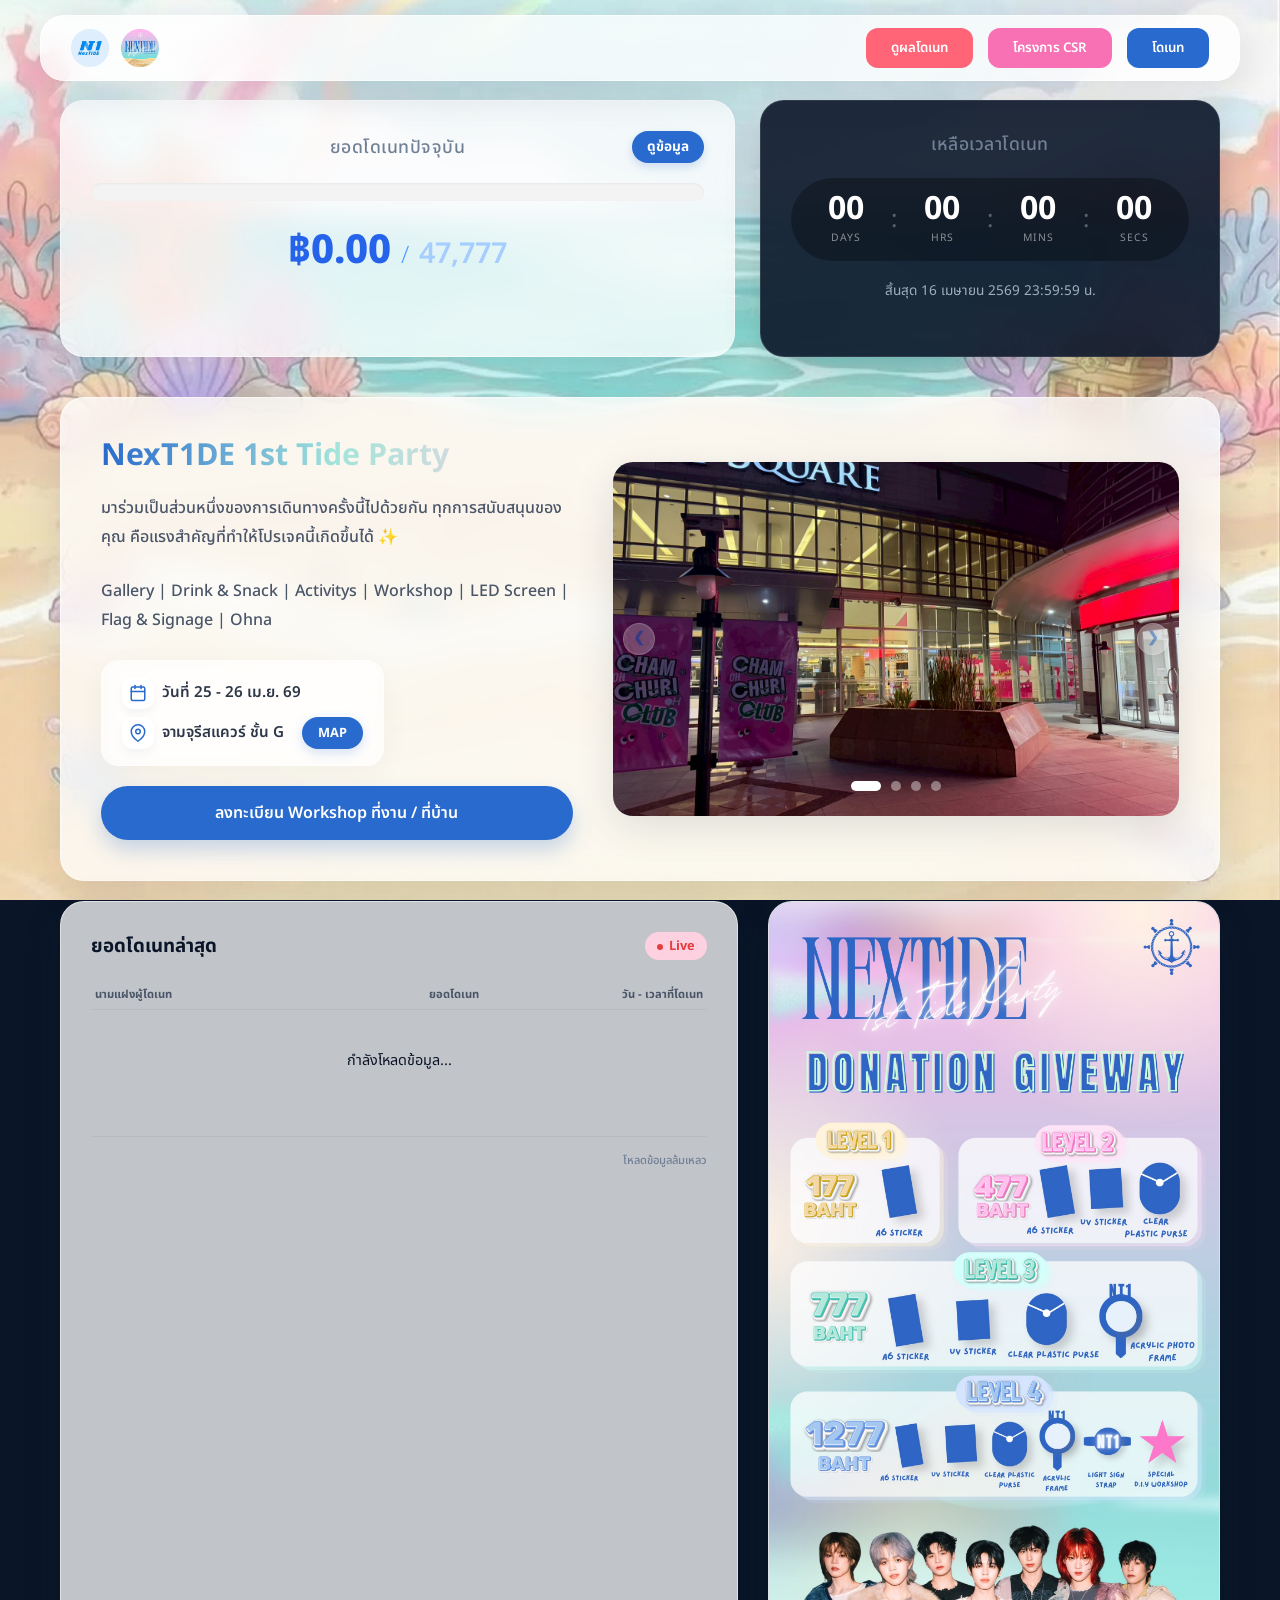
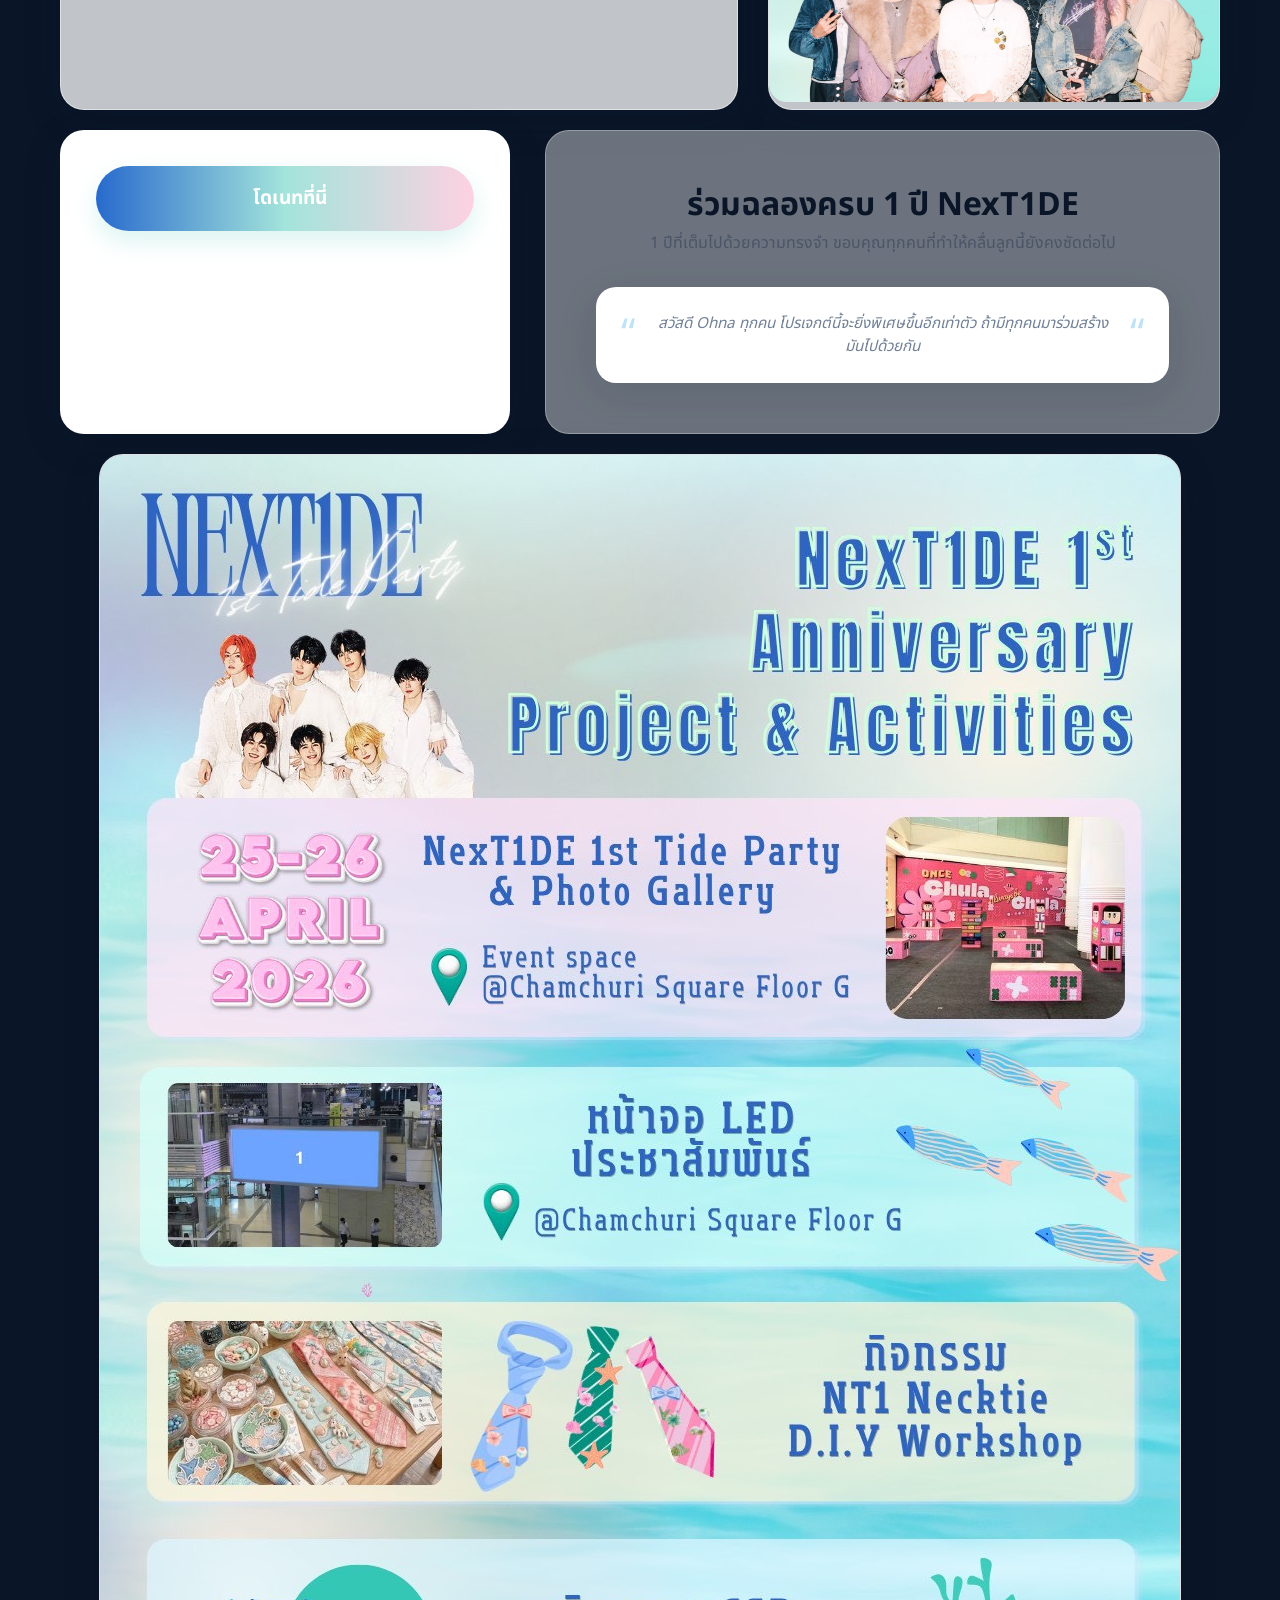
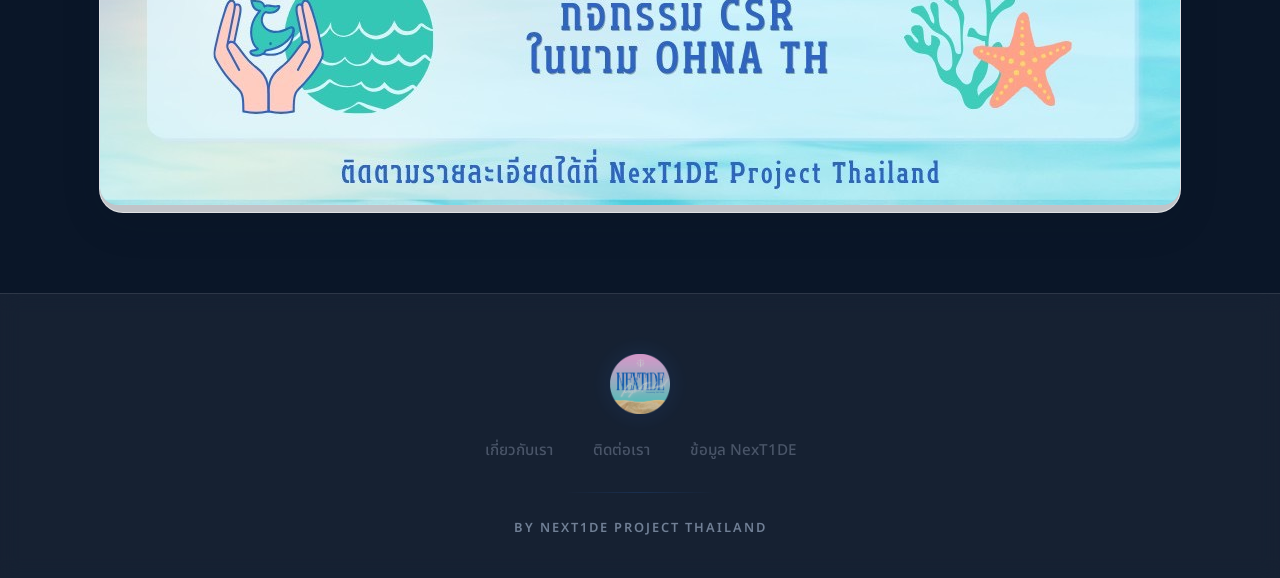
==== index.html @ 595922c1 "feat: Implement a multi-step donation process with amount selection, reception methods, payment summ" ====
<!DOCTYPE html>
<html lang="th">

<head>
    <meta charset="UTF-8">
    <meta name="viewport" content="width=device-width, initial-scale=1.0">
    <title>NexT1DE1stTideParty</title>
    <link href="https://fonts.googleapis.com/css2?family=Noto+Sans+Thai:wght@300;400;500;600;700&display=swap"
        rel="stylesheet">
    <link rel="icon" type="image/png" href="images/logo-project.png">
    <link rel="stylesheet" href="style.css">
    <link rel="preload" href="images/background.jpg" as="image">
    <link rel="preload" href="images/image_project1.jpg" as="image">
</head>

<body>
    <!-- Background Image -->
    <div class="page-background"></div>

    <!-- Navbar -->
    <nav class="navbar glass">
        <div class="nav-container">
            <div class="logo">
                <img src="images/nt1-logo 2.png" alt="Go to Top" onclick="window.scrollTo({top: 0, behavior: 'smooth'})"
                    style="cursor: pointer;">
                <img src="images/logo-project.png" alt="Go to Footer"
                    onclick="document.querySelector('footer').scrollIntoView({behavior: 'smooth'})"
                    style="cursor: pointer;">
            </div>
            <div class="nav-actions">
                <button class="btn-red-peach desktop-only"
                    onclick="document.querySelector('#stats-section').scrollIntoView({behavior: 'smooth'})">ดูผลโดเนท</button>
                <button class="btn-pink">โครงการ CSR</button>
                <button class="btn-blue">โดเนท</button>
            </div>
        </div>
    </nav>

    <main class="main-container">

        <!-- Stats Section -->
        <section id="stats-section" class="stats-container-row">
            <div class="stats-grid-wrapper">
                <!-- Donation Progress Card -->
                <div class="stats-card donation-card glass">
                    <div
                        style="display: grid; grid-template-columns: 1fr auto 1fr; align-items: center; margin-bottom: 20px; width: 100%;">
                        <div></div>
                        <h3 class="stats-label" style="margin-bottom: 0;">ยอดโดเนทปัจจุบัน</h3>
                        <div style="text-align: right;">
                            <button
                                onclick="document.getElementById('latest-donations').scrollIntoView({behavior: 'smooth'})"
                                style="padding: 6px 15px; border-radius: 50px; font-size: 0.85rem; background: var(--mariner-blue); color: white; cursor: pointer; font-weight: 700; box-shadow: 0 4px 10px rgba(40, 106, 205, 0.2); transition: all 0.2s; border: none;">
                                ดูข้อมูล
                            </button>
                        </div>
                    </div>
                    <div class="progress-section">
                        <div class="progress-bar-container-new">
                            <div class="progress-bar-bg-custom">
                                <div class="progress-bar-fill-custom" id="progress-fill" style="width: 0%;"></div>
                            </div>
                        </div>
                        <div class="amount-display-custom">
                            <span class="current-amount-custom" id="current-amount">กำลังโหลด...</span>
                            <span class="amount-separator">/</span>
                            <span class="target-amount-custom" id="target-amount">47,777</span>
                        </div>
                        <div id="donation-status-msg" class="donation-status-msg">
                            <!-- Message will be updated by JS -->
                        </div>
                    </div>
                    <div id="donation-remark-msg" class="donation-remark-msg">
                        <!-- Message remark -->
                    </div>
                </div>

                <!-- Countdown Timer Card -->
                <div class="stats-card timer-card glass-dark">
                    <h3 class="stats-label">เหลือเวลาโดเนท</h3>
                    <div class="countdown-content">
                        <div class="timer-box-new">
                            <div class="timer-grid-custom">
                                <div class="timer-unit">
                                    <span id="days">12</span>
                                    <small>DAYS</small>
                                </div>
                                <span class="timer-sep">:</span>
                                <div class="timer-unit">
                                    <span id="hours">04</span>
                                    <small>HRS</small>
                                </div>
                                <span class="timer-sep">:</span>
                                <div class="timer-unit">
                                    <span id="mins">55</span>
                                    <small>MINS</small>
                                </div>
                                <span class="timer-sep">:</span>
                                <div class="timer-unit">
                                    <span id="secs">00</span>
                                    <small>SECS</small>
                                </div>
                            </div>
                        </div>
                        <p class="timer-end-text">สิ้นสุด 16 เมษายน 2569 23:59:59 น.</p>
                    </div>
                </div>
            </div>
        </section>

        <!-- Action Buttons -->
        <!-- <section class="hero-section mobile-only" id="mobile-donate-btn-section">
            <div class="hero-action-buttons">
                <a href="#stats-section" class="btn-hero-radius20 btn-hero-red-peach">ดูผลโดเนท</a>
            </div>
        </section> -->

        <!-- Quote Marquee Section -->
        <section id="quote-section" class="quote-marquee-container" style="display:none;">
            <div class="marquee-wrapper">
                <div class="marquee-content" id="quote-marquee-content">
                    <!-- Cards will be populated by JS -->
                </div>
            </div>
        </section>


        <!-- Hero Section -->
        <section class="hero-section">
            <div class="hero-card glass">
                <div class="hero-grid">
                    <div class="hero-text">
                        <h1 class="gradient-text">NexT1DE 1st Tide Party</h1>
                        <p>มาร่วมเป็นส่วนหนึ่งของการเดินทางครั้งนี้ไปด้วยกัน ทุกการสนับสนุนของคุณ
                            คือแรงสำคัญที่ทำให้โปรเจคนี้เกิดขึ้นได้ ✨</p>

                        <p>Gallery | Drink & Snack | Activitys | Workshop | LED Screen | Flag & Signage | Ohna</p>
                        <div class="event-info-container">
                            <div class="event-row">
                                <span class="event-icon">
                                    <svg xmlns="http://www.w3.org/2000/svg" width="18" height="18" viewBox="0 0 24 24"
                                        fill="none" stroke="currentColor" stroke-width="2" stroke-linecap="round"
                                        stroke-linejoin="round">
                                        <rect x="3" y="4" width="18" height="18" rx="2" ry="2"></rect>
                                        <line x1="16" y1="2" x2="16" y2="6"></line>
                                        <line x1="8" y1="2" x2="8" y2="6"></line>
                                        <line x1="3" y1="10" x2="21" y2="10"></line>
                                    </svg>
                                </span>
                                <span class="event-text">วันที่ 25 - 26 เม.ย. 69</span>
                            </div>
                            <div class="event-row">
                                <span class="event-icon">
                                    <svg xmlns="http://www.w3.org/2000/svg" width="18" height="18" viewBox="0 0 24 24"
                                        fill="none" stroke="currentColor" stroke-width="2" stroke-linecap="round"
                                        stroke-linejoin="round">
                                        <path d="M21 10c0 7-9 13-9 13s-9-6-9-13a9 9 0 0 1 18 0z"></path>
                                        <circle cx="12" cy="10" r="3"></circle>
                                    </svg>
                                </span>
                                <span class="event-text">จามจุรีสแควร์ ชั้น G</span>
                                <a href="https://maps.app.goo.gl/XSF76s3BC8oQ9FpP9" target="_blank" class="btn-map">
                                    MAP</a>
                            </div>
                        </div>
                    </div>
                    <div class="hero-slider">
                        <div class="slider-wrapper" id="hero-slider-wrapper">
                            <div class="slider-container" id="hero-slider">
                                <img src="images/image_project1.jpg" alt="Project 1" class="slide">
                                <img src="images/image_project2.jpg" alt="Project 2" class="slide">
                                <img src="images/image_project3.jpg" alt="Project 3" class="slide">
                                <img src="images/image_project4.jpg" alt="Project 4" class="slide">
                            </div>
                        </div>
                        <!-- Slider Arrows (Desktop only) -->
                        <div class="slider-nav desktop-only">
                            <button class="slider-prev">&#10094;</button>
                            <button class="slider-next">&#10095;</button>
                        </div>
                        <div class="slider-dots" id="slider-dots">
                            <span class="dot active"></span>
                            <span class="dot"></span>
                            <span class="dot"></span>
                            <span class="dot"></span>
                        </div>
                    </div>
                    <!-- Action Buttons -->
                    <div class="hero-action-buttons">
                        <a href="workshop.html" class="btn-hero btn-hero-secondary">ลงทะเบียน Workshop ที่งาน /
                            ที่บ้าน</a>
                    </div>
                </div>
            </div>
        </section>

        <!-- Latest Donations & Poster Section -->
        <section class="content-row">
            <div class="latest-donations-card glass" id="latest-donations">
                <div class="card-header">
                    <div class="header-title-group">
                        <h3 style="margin:0;">ยอดโดเนทล่าสุด</h3>
                    </div>
                    <span class="live-badge">Live</span>
                </div>
                <div class="table-container">
                    <table>
                        <thead>
                            <tr>
                                <th>นามแฝงผู้โดเนท</th>
                                <th>ยอดโดเนท</th>
                                <th>วัน - เวลาที่โดเนท</th>
                            </tr>
                        </thead>
                        <tbody id="donation-table-body">
                            <!-- Data will be injected here -->
                        </tbody>
                    </table>
                </div>
                <div class="table-footer">
                    <span class="total-items" id="total-donations">กำลังโหลด...</span>
                    <div class="pagination" id="donation-pagination">
                        <!-- Pagination buttons will be injected here -->
                    </div>
                </div>

            </div>

            <div class="poster-card glass">
                <img src="images/donate_giftaway.jpg" alt="Donation Giveaway" id="giveaway-poster" class="zoomable"
                    loading="lazy">
            </div>
        </section>

        <!-- QR & Celebration Section -->
        <section id="report-section" class="donate-row">
            <div class="qr-card glass">
                <a href="donate.html" class="btn-report gradient-btn-3" style="text-decoration: none;">
                    <span class="icon-report"></span> โดเนทที่นี่
                </a>
            </div>
            <div class="celebration-card glass-light">
                <div class="celebration-content">
                    <h2>ร่วมฉลองครบ 1 ปี NexT1DE</h2>
                    <p class="description">
                        1 ปีที่เต็มไปด้วยความทรงจำ ขอบคุณทุกคนที่ทำให้คลื่นลูกนี้ยังคงซัดต่อไป</p>
                    <div class="quote-box">
                        <span class="quote-icon">“</span>
                        <p>สวัสดี Ohna ทุกคน โปรเจกต์นี้จะยิ่งพิเศษขึ้นอีกเท่าตัว ถ้ามีทุกคนมาร่วมสร้างมันไปด้วยกัน</p>
                        <span class="quote-icon">“</span>
                    </div>
                </div>
            </div>
        </section>

        <!-- Image All Project Section -->
        <div class="poster-card glass">
            <img src="images/next1de1sttideparty.png.jpg" alt="Donation Project" id="project-poster" loading="lazy">
        </div>
    </main>

    <footer class="footer">
        <div class="footer-content">
            <img src="images/logo-project.png" alt="NT1 Logo" class="footer-logo">
            <div class="footer-links">
                <a href="https://x.com/NT1_Project_TH">เกี่ยวกับเรา</a>
                <a href="https://x.com/NT1_Project_TH">ติดต่อเรา</a>
                <a href="https://next1deprojectth.github.io/profile-info/">ข้อมูล NexT1DE</a>
            </div>
            <div class="footer-divider"></div>
            <p class="copyright">BY NEXT1DE PROJECT THAILAND</p>
        </div>
    </footer>

    <!-- Advanced Lightbox Slider -->
    <div id="lightbox" class="lightbox">
        <button class="lightbox-close">&times;</button>
        <button class="lightbox-prev">&#10094;</button>
        <div class="lightbox-content">
            <img id="lightbox-img" src="" alt="Zoomed Image" class="zoom-img">
        </div>
        <button class="lightbox-next">&#10095;</button>
    </div>

    <!-- Coming Soon Modal -->
    <div id="coming-soon-modal" class="modal"
        style="display:none; position: fixed; top: 0; left: 0; width: 100%; height: 100%; background: rgba(10, 22, 40, 0.85); backdrop-filter: blur(8px); z-index: 20000; align-items: center; justify-content: center; opacity: 0; transition: opacity 0.3s ease;">
        <div style="background: white; border-radius: 32px; padding: 40px 30px; text-align: center; max-width: 360px; width: 90%; box-shadow: 0 20px 60px rgba(0,0,0,0.3); transform: scale(0.9); transition: transform 0.3s ease; position: relative;"
            id="coming-soon-card">
            <button onclick="closeComingSoon()"
                style="position: absolute; top: 15px; right: 20px; background: none; border: none; font-size: 28px; color: #A0AEC0; cursor: pointer; padding: 0; line-height: 1;">&times;</button>
            <div
                style="width: 80px; height: 80px; background: linear-gradient(135deg, #FFD166 0%, #FF9F1C 100%); margin: 0 auto 20px; border-radius: 50%; display: flex; align-items: center; justify-content: center; box-shadow: 0 10px 20px rgba(255, 159, 28, 0.3);">
                <svg width="40" height="40" viewBox="0 0 24 24" fill="none" stroke="white" stroke-width="2.5"
                    stroke-linecap="round" stroke-linejoin="round">
                    <circle cx="12" cy="12" r="10"></circle>
                    <polyline points="12 6 12 12 16 14"></polyline>
                </svg>
            </div>
            <h2 id="cs-title" style="font-size: 1.5rem; color: #1A202C; font-weight: 800; margin-bottom: 10px;">Coming
                Soon!</h2>
            <p id="cs-desc"
                style="color: #4A5568; font-size: 0.95rem; font-weight: 600; line-height: 1.5; margin-bottom: 25px;">
                อดใจรออีกนิด เร็วๆ นี้แน่นอน!</p>
            <button onclick="closeComingSoon()"
                style="width: 100%; padding: 14px; border-radius: 16px; border: none; background: linear-gradient(135deg, #286ACD 0%, #A3E4DB 100%); color: white; font-weight: 800; font-size: 1.05rem; cursor: pointer; box-shadow: 0 4px 15px rgba(40, 106, 205, 0.3);">
                เข้าใจแล้ว
            </button>
        </div>
    </div>


    <script src="config.js"></script>
    <script src="app.js"></script>
</body>

</html>
---- style.css ----
:root {
    --deep-navy: #0A1628;
    --mariner-blue: #286ACD;
    --water-leaf-mint: #A3E4DB;
    --light-pink: #FED1E1;
    --dark-pink: #F871B4;
    --white: #FFFFFF;
    --red-peach: #ff6477;

    --glass-bg: rgba(255, 255, 255, 0.75);
    --glass-border: rgba(255, 255, 255, 0.5);
    --shadow-premium: 0 10px 40px rgba(10, 22, 40, 0.12);

    /* 3-Color Gradient */
    --gradient-3: linear-gradient(90deg, var(--mariner-blue) 0%, var(--water-leaf-mint) 50%, var(--light-pink) 100%);
}

* {
    margin: 0;
    padding: 0;
    box-sizing: border-box;
    font-family: 'Noto Sans Thai', sans-serif;
}

html {
    scroll-behavior: smooth;
    scroll-padding-top: 80px;
    /* Offset for the fixed navbar */
}

body {
    background-color: var(--deep-navy);
    color: var(--deep-navy);
    min-height: 100vh;
    overflow-x: hidden;
}

.page-background {
    position: fixed;
    top: 0;
    left: 0;
    width: 100%;
    height: 100%;
    background: url('images/background.jpg') no-repeat center center;
    background-size: cover;
    z-index: -1;
    transform: translateZ(0);
    will-change: transform;
}

/* Navbar */
.navbar {
    position: fixed;
    top: 0;
    left: 50%;
    transform: translateX(-50%) translateY(15px);
    width: calc(100% - 40px);
    max-width: 1200px;
    z-index: 1000;
    border-radius: 50px;
    transition: all 0.4s cubic-bezier(0.165, 0.84, 0.44, 1);
    will-change: transform, background-color, width;
}

.navbar.scrolled {
    transform: translateX(-50%) translateY(0) !important;
    border-radius: 0 !important;
    width: 100% !important;
    max-width: none !important;
    background: rgba(255, 255, 255, 0.98);
    backdrop-filter: blur(20px);
    box-shadow: 0 4px 20px rgba(0, 0, 0, 0.1);
    border: none;
}

.nav-container {
    max-width: 1200px;
    margin: 0 auto;
    padding: 12px 30px;
    display: flex;
    justify-content: space-between;
    align-items: center;
}

.logo {
    display: flex;
    align-items: center;
    gap: 12px;
}

.logo img {
    height: 38px;
    cursor: pointer;
    transition: transform 0.3s cubic-bezier(0.175, 0.885, 0.32, 1.275);
}

.logo img:hover {
    transform: scale(1.1);
}

.nav-actions {
    display: flex;
    justify-content: center;
    gap: 15px;
}

button {
    cursor: pointer;
    border: none;
    font-weight: 600;
    padding: 10px 25px;
    border-radius: 12px;
    transition: all 0.2s;
}

button:active {
    transform: scale(0.95);
}

.btn-pink {
    background-color: var(--dark-pink);
    color: var(--white);
}

.btn-red-peach {
    background-color: var(--red-peach);
    color: var(--white);
}

.btn-blue {
    background-color: var(--mariner-blue);
    color: white;
}

.btn-pink2 {
    background-color: var(--dark-pink);
    color: var(--white);
    font-size: large;
}

.btn-blue2 {
    background-color: var(--mariner-blue);
    color: white;
    font-size: large;
}

/* Main Container */
.main-container {
    max-width: 1200px;
    margin: 80px auto 0;
    /* Add top margin for fixed navbar */
    padding: 20px;
    display: flex;
    flex-direction: column;
    gap: 20px;
    align-items: center;
    /* Center children */
}

.main-container>section {
    width: 100%;
    /* Ensure all sections fill the container */
}

/* Hero Section */
.hero-card {
    padding: 40px;
}

.hero-grid {
    display: grid;
    grid-template-columns: 1fr 1.2fr;
    grid-template-areas:
        "text slider"
        "button slider";
    column-gap: 40px;
    align-items: center;
}

.hero-text {
    grid-area: text;
}

.hero-slider {
    grid-area: slider;
}

.hero-action-buttons {
    grid-area: button;
    align-self: start;
    display: flex;
    flex-direction: row;
    gap: 15px;
    width: 100%;
    margin-top: 20px;
}


.gradient-text {
    background: var(--gradient-3);
    -webkit-background-clip: text;
    background-clip: text;
    -webkit-text-fill-color: transparent;
    font-size: 1.9rem;
    font-weight: 700;
    margin-bottom: 20px;
    line-height: 1.2;
    word-break: break-word;
    /* Fix for mobile overflow */
    overflow-wrap: break-word;
    max-width: 100%;
}

.hero-text p {
    font-weight: 500;
    font-size: 1rem;
    line-height: 1.8;
    margin-bottom: 25px;
    color: #4A5568;
}

.hero-text .event-info-container {
    background: rgba(255, 255, 255, 0.45);
    backdrop-filter: blur(10px);
    -webkit-backdrop-filter: blur(10px);
    padding: 16px 20px;
    border-radius: 18px;
    display: inline-flex;
    flex-direction: column;
    gap: 8px;
    border: 1px solid rgba(255, 255, 255, 0.5);
    margin: 0;
    box-shadow: 0 8px 30px rgba(0, 0, 0, 0.04);
}

.event-row {
    display: flex;
    align-items: center;
    gap: 8px;
}

.event-icon {
    display: flex;
    align-items: center;
    justify-content: center;
    width: 32px;
    height: 32px;
    background: white;
    border-radius: 10px;
    color: var(--mariner-blue);
    box-shadow: 0 4px 10px rgba(0, 0, 0, 0.05);
}

.event-text {
    font-size: 0.95rem;
    font-weight: 600;
    color: #2D3748;
}

.btn-hero {
    display: inline-flex;
    justify-content: center;
    align-items: center;
    text-align: center;
    text-decoration: none;
    padding: 15px 20px;
    border-radius: 50px;
    font-weight: 600;
    transition: transform 0.3s, filter 0.3s;
    width: 100%;
}

.btn-hero-radius20 {
    display: inline-flex;
    justify-content: center;
    align-items: center;
    text-align: center;
    text-decoration: none;
    padding: 15px 20px;
    border-radius: 20px;
    font-weight: 600;
    transition: transform 0.3s, filter 0.3s;
    width: 100%;
}

.btn-hero-primary {
    background: var(--gradient-3);
    color: white;
    box-shadow: 0 10px 20px rgba(248, 113, 180, 0.25);
}

.btn-hero-primary:hover {
    filter: brightness(1.1);
}

.btn-hero-secondary {
    background-color: var(--mariner-blue);
    color: white;
    box-shadow: 0 10px 20px rgba(40, 106, 205, 0.25);
}

.btn-hero-red-peach {
    background-color: var(--red-peach);
    color: white;
    box-shadow: 0 10px 20px rgba(40, 106, 205, 0.25);
}

.btn-hero:hover {
    transform: translateY(-3px);
}

/* Slider Improvements */
.hero-slider {
    position: relative;
    border-radius: 20px;
    overflow: hidden;
    box-shadow: var(--shadow-premium);
    cursor: zoom-in;
    /* Click to expand */
}

.slider-wrapper {
    width: 100%;
    overflow: hidden;
}

.slider-container {
    display: flex;
    transition: transform 0.6s cubic-bezier(0.4, 0, 0.2, 1);
    width: 100%;
}

.slide {
    min-width: 100%;
    aspect-ratio: 16/10;
    object-fit: cover;
}

/* Slider Arrows - Smaller & Perfectly Round */
.slider-nav {
    position: absolute;
    top: 50%;
    left: 0;
    right: 0;
    transform: translateY(-50%);
    display: flex;
    justify-content: space-between;
    padding: 0 10px;
    pointer-events: none;
    z-index: 10;
}

.slider-nav button {
    pointer-events: auto;
    width: 32px;
    height: 32px;
    border-radius: 50%;
    background: rgba(255, 255, 255, 0.5);
    opacity: 0.5;
    backdrop-filter: blur(8px);
    display: flex;
    align-items: center;
    justify-content: center;
    font-size: 0.85rem;
    color: var(--mariner-blue);
    box-shadow: 0 4px 12px rgba(0, 0, 0, 0.1);
    transition: all 0.3s cubic-bezier(0.4, 0, 0.2, 1);
    border: 1px solid rgba(255, 255, 255, 0.5);
    padding: 0;
    line-height: 1;
}

.slider-nav button:hover {
    background: white;
    transform: scale(1.15);
    box-shadow: 0 6px 15px rgba(0, 0, 0, 0.15);
}

.slider-nav button:active {
    transform: scale(0.95);
}

.slider-dots {
    position: absolute;
    bottom: 25px;
    left: 50%;
    transform: translateX(-50%);
    display: flex;
    gap: 10px;
    z-index: 10;
}

.dot {
    width: 10px;
    height: 10px;
    background: rgba(255, 255, 255, 0.4);
    border-radius: 50%;
    cursor: pointer;
    transition: all 0.3s;
}

.dot.active {
    background: white;
    width: 30px;
    border-radius: 10px;
}

/* Stats Section */
.stats-container-row {
    width: 100%;
    margin-bottom: 20px;
}

.stats-grid-wrapper {
    display: grid;
    grid-template-columns: 1fr;
    gap: 25px;
}

@media (min-width: 992px) {
    .stats-grid-wrapper {
        grid-template-columns: 1.5fr 1fr;
    }
}

.stats-card {
    padding: 30px;
}

.stats-label {
    font-size: 1.1rem;
    font-weight: 500;
    color: #718096;
    margin-bottom: 20px;
    letter-spacing: 0.5px;
}

.stats-label.light {
    color: #A0AEC0;
}

.progress-section {
    display: flex;
    flex-direction: column;
    gap: 20px;
}

.progress-bar-container-new {
    width: 100%;
}

.progress-bar-bg-custom {
    height: 18px;
    background: #F3F3F3;
    border-radius: 50px;
    overflow: hidden;
    position: relative;
    box-shadow: inset 0 1px 3px rgba(0, 0, 0, 0.05);
}

.progress-bar-fill-custom {
    height: 100%;
    background: var(--gradient-3);
    border-radius: 50px;
    transition: width 1s ease-out;
}

.amount-display-custom {
    display: flex;
    align-items: baseline;
    justify-content: center;
    gap: 10px;
}

.current-amount-custom {
    font-size: 2.5rem;
    font-weight: 800;
    color: #2563EB;
}

.amount-separator {
    font-size: 1.5rem;
    color: #4E9FFF;
    font-weight: 300;
}

.target-amount-custom {
    font-size: 1.8rem;
    font-weight: 600;
    color: #a5cdfe;
}

.donation-status-msg {
    margin-top: 15px;
    font-size: 0.8rem;
    font-weight: 600;
    color: #4A5568;
    text-align: center;
    transition: all 0.3s ease;
}

.donation-remark-msg {
    margin-top: 10px;
    font-size: 0.6rem;
    font-weight: 500;
    color: #949494;
    text-align: center;
    transition: all 0.3s ease;
}

.status-short {
    color: #2D3748;
}

.status-over {
    color: #38A169;
}

.donation-card {
    text-align: center;
}

/* Timer Card Specs */
.timer-card {
    text-align: center;
}

.glass-dark {
    background: rgba(10, 22, 40, 0.9);
    backdrop-filter: blur(20px);
    border: 1px solid rgba(255, 255, 255, 0.1);
    border-radius: 24px;
    color: white;
    box-shadow: 0 15px 35px rgba(0, 0, 0, 0.2);
}

.timer-box-new {
    background: rgba(0, 0, 0, 0.3);
    border-radius: 100px;
    padding: 15px 30px;
    margin-bottom: 20px;
    display: inline-block;
    width: 100%;
    max-width: 400px;
}

.timer-grid-custom {
    display: flex;
    justify-content: center;
    align-items: center;
    gap: 20px;
}

.timer-unit {
    display: flex;
    flex-direction: column;
    min-width: 50px;
}

.timer-unit span {
    font-size: 2rem;
    font-weight: 700;
    line-height: 1;
}

.timer-unit small {
    font-size: 0.65rem;
    opacity: 0.5;
    letter-spacing: 1px;
    margin-top: 5px;
}

.timer-sep {
    font-size: 1.5rem;
    opacity: 0.3;
}

.timer-end-text {
    font-size: 0.85rem;
    color: #A0AEC0;
}

/* Glassmorphism Utility */
.glass {
    background: var(--glass-bg);
    backdrop-filter: blur(15px);
    -webkit-backdrop-filter: blur(15px);
    border: 1px solid var(--glass-border);
    border-radius: 24px;
    box-shadow: var(--shadow-premium);
}

.glass-light {
    background: rgba(255, 255, 255, 0.4);
    backdrop-filter: blur(10px);
    -webkit-backdrop-filter: blur(10px);
    border: 1px solid rgba(255, 255, 255, 0.3);
    border-radius: 24px;
}

/* Content Row */
.content-row {
    display: grid;
    grid-template-columns: 1.5fr 1fr;
    gap: 30px;
}

.latest-donations-card {
    padding: 30px;
}

.card-header {
    display: flex;
    justify-content: space-between;
    align-items: center;
    margin-bottom: 20px;
}

.live-badge {
    background: var(--light-pink);
    color: #E53E3E;
    padding: 4px 12px;
    border-radius: 20px;
    font-size: 0.8rem;
    font-weight: 700;
}

.live-badge::before {
    content: '';
    display: inline-block;
    width: 6px;
    height: 6px;
    background: #E53E3E;
    border-radius: 50%;
    margin-right: 6px;
    animation: pulse 1.5s infinite;
}

@keyframes pulse {
    0% {
        transform: scale(0.9);
        opacity: 1;
    }

    50% {
        transform: scale(1.3);
        opacity: 0.5;
    }

    100% {
        transform: scale(0.9);
        opacity: 1;
    }
}

.table-container table {
    width: 100%;
    border-collapse: collapse;
    table-layout: fixed;
}

.table-container th:nth-child(1),
.table-container td:nth-child(1) {
    width: 48%;
    text-align: left;
    padding-left: 5px;
    word-break: break-all;
    overflow-wrap: anywhere;
}

.table-container th:nth-child(2),
.table-container td:nth-child(2) {
    width: 22%;
    text-align: center;
}

.table-container th:nth-child(3),
.table-container td:nth-child(3) {
    width: 30%;
    text-align: right;
    padding-right: 5px;
}

.table-container td {
    padding: 10px 5px;
    border-top: 1px solid rgba(0, 0, 0, 0.05);
    font-size: 0.9rem;
    vertical-align: middle;
}

.status-badge-pending {
    display: inline-block;
    background: #FFFBEB;
    color: #F59E0B;
    padding: 2px 8px;
    border-radius: 6px;
    font-size: 0.62rem;
    font-weight: 800;
    margin-top: 3px;
    border: 1px solid #FEF3C7;
    white-space: nowrap;
}

.donor-name {
    font-weight: 600;
    color: #2D3748;
}

.table-container .amount {
    color: #2563EB;
    font-weight: 800;
}

.table-container .price-text {
    display: block;
    width: 100%;
}

.table-container .date {
    color: #718096;
    font-size: 0.8rem;
    line-height: 1.3;
}

.table-footer {
    display: grid;
    grid-template-columns: 1fr auto 1fr;
    align-items: center;
    margin-top: 25px;
    padding-top: 15px;
    border-top: 1px solid rgba(0, 0, 0, 0.05);
}

.total-items {
    grid-column: 3;
    justify-self: end;
    font-size: 0.7rem;
    color: #718096;
    font-weight: 500;
}

.pagination {
    grid-column: 2;
    display: flex;
    gap: 8px;
    align-items: center;
}

.pag-dots {
    color: #A0AEC0;
    margin: 0 4px;
}

.pagination button {
    width: 40px;
    height: 40px;
    display: flex;
    align-items: center;
    justify-content: center;
    background: white;
    border: 1px solid #E2E8F0;
    border-radius: 50%;
    font-size: 0.9rem;
    cursor: pointer;
    transition: all 0.2s;
    padding: 0;
}

.pagination button.active {
    background: var(--mariner-blue);
    color: white;
    border-color: var(--mariner-blue);
}

.poster-card {
    cursor: pointer;
    overflow: hidden;
}

.poster-card img {
    width: 100%;
    border-radius: 18px;
    transition: transform 0.5s cubic-bezier(0.4, 0, 0.2, 1);
    cursor: pointer;
}

.poster-card:hover img {
    transform: scale(1.03);
}

/* Donate Row & QR Card */
.donate-row {
    display: grid;
    grid-template-columns: 1fr 1.5fr;
    gap: 35px;
}

.qr-card {
    padding: 35px;
    text-align: center;
    background: white;
}

.qr-main-title {
    font-size: 1.5rem;
    font-weight: 800;
    color: #0A1628;
    margin-bottom: 20px;
}

.thai-qr-banner {
    background: #1C4E80;
    color: white;
    padding: 10px 20px;
    border-radius: 10px;
    display: flex;
    align-items: center;
    justify-content: center;
    gap: 10px;
    font-size: 0.9rem;
    font-weight: 700;
    margin-bottom: 10px;
}

.qr-payment-logo {
    height: 25px;
    filter: brightness(0) invert(1);
}

.promptpay-mini-logo {
    height: 25px;
    margin-bottom: 20px;
}

.qr-container-new {
    padding: 15px;
    background: white;
    display: inline-block;
    margin-bottom: 25px;
}

.qr-image-large {
    width: 280px;
    height: auto;
    cursor: pointer;
    transition: transform 0.3s ease;
}

.qr-image-large:hover {
    transform: scale(1.02);
}

.account-info-box {
    background: #F7FAFC;
    border-radius: 20px;
    padding: 25px;
    margin-bottom: 30px;
    text-align: left;
}

.bank-header {
    display: flex;
    align-items: center;
    gap: 15px;
    margin-bottom: 15px;
}

.bank-icon-k {
    width: 45px;
    height: 45px;
    border-radius: 12px;
    overflow: hidden;
    display: flex;
    align-items: center;
    justify-content: center;
}

.bank-icon-k img {
    width: 100%;
    height: 100%;
    object-fit: contain;
}

.bank-name {
    font-size: 0.85rem;
    color: #718096;
}

.account-name {
    font-size: 1.1rem;
    font-weight: 700;
    color: #0A1628;
}

.account-number-wrapper {
    background: white;
    padding: 15px 20px;
    border-radius: 15px;
    display: flex;
    justify-content: space-between;
    align-items: center;
    border: 1px solid #E2E8F0;
}

.account-number {
    font-size: 1.3rem;
    font-weight: 700;
    color: #0A1628;
    letter-spacing: 1px;
}

.btn-copy {
    background: white;
    border: 1px solid #E2E8F0;
    padding: 6px 15px;
    border-radius: 50px;
    font-size: 0.85rem;
    color: var(--mariner-blue);
    display: flex;
    align-items: center;
    gap: 5px;
}

.btn-copy:hover {
    background: #F7FAFC;
    border-color: var(--mariner-blue);
}

.gradient-btn-3 {
    background: var(--gradient-3);
    color: white;
    width: 100%;
    padding: 18px;
    border-radius: 50px;
    font-size: 1.2rem;
    font-weight: 700;
    box-shadow: 0 10px 25px rgba(163, 228, 219, 0.4);
    display: flex;
    align-items: center;
    justify-content: center;
    gap: 10px;
}

.celebration-card {
    padding: 50px;
    display: flex;
    align-items: center;
    justify-content: center;
    text-align: center;
}

.highlight-blue {
    color: var(--mariner-blue);
    margin-bottom: 20px;
}

.celebration-content h2 {
    font-size: 2rem;
    font-weight: 700;
}

.celebration-content .description {
    line-height: 1.8;
    color: #4A5568;
    margin: 0 auto 30px auto;
    max-width: 500px;
}

.quote-box {
    background: white;
    padding: 25px;
    border-radius: 20px;
    display: flex;
    align-items: center;
    justify-content: center;
    gap: 15px;
    position: relative;
    box-shadow: var(--shadow-premium);
    margin: 0 auto;
    text-align: center;
}

.quote-icon {
    font-size: 2.5rem;
    color: #BEE3F8;
    line-height: 1;
}

.quote-box p {
    font-size: 0.95rem;
    color: #718096;
    font-style: italic;
}

/* Footer */
.footer {
    padding: 60px 20px 40px;
    background: rgba(255, 255, 255, 0.05);
    backdrop-filter: blur(10px);
    border-top: 1px solid rgba(255, 255, 255, 0.1);
    margin-top: 60px;
}

.footer-content {
    max-width: 1200px;
    margin: 0 auto;
    display: flex;
    flex-direction: column;
    align-items: center;
}

.footer-logo {
    width: 60px;
    height: auto;
    margin-bottom: 25px;
    opacity: 0.8;
    transition: all 0.3s ease;
    filter: drop-shadow(0 0 10px rgba(40, 106, 205, 0.2));
}

.footer-logo:hover {
    opacity: 1;
    transform: translateY(-3px) scale(1.05);
}

.footer-links {
    display: flex;
    justify-content: center;
    gap: 40px;
    margin-bottom: 25px;
    flex-wrap: wrap;
}

.footer-links a {
    color: #4A5568;
    text-decoration: none;
    font-size: 0.95rem;
    font-weight: 500;
    transition: all 0.3s ease;
    position: relative;
    padding-bottom: 5px;
}

.footer-links a::after {
    content: '';
    position: absolute;
    bottom: 0;
    left: 50%;
    width: 0;
    height: 2px;
    background: var(--mariner-blue);
    transition: all 0.3s cubic-bezier(0.4, 0, 0.2, 1);
    transform: translateX(-50%);
}

.footer-links a:hover {
    color: var(--mariner-blue);
    transform: translateY(-2px);
}

.footer-links a:hover::after {
    width: 100%;
}

.footer-divider {
    width: 100%;
    max-width: 150px;
    height: 1px;
    background: linear-gradient(90deg, transparent, rgba(40, 106, 205, 0.2), transparent);
    margin-bottom: 25px;
}

.copyright {
    font-size: 0.8rem;
    letter-spacing: 2px;
    color: #718096;
    text-transform: uppercase;
    font-weight: 600;
}

/* Utils */
.desktop-only {
    display: flex;
}

.mobile-only {
    display: none !important;
}

/* Lightbox - Advanced Slider */
.lightbox {
    position: fixed;
    top: 0;
    left: 0;
    width: 100%;
    height: 100%;
    background: rgba(0, 0, 0, 0.95);
    z-index: 2000;
    display: none;
    flex-direction: column;
    align-items: center;
    justify-content: center;
}

.lightbox-content {
    position: relative;
    max-width: 90%;
    max-height: 80%;
    display: flex;
    align-items: center;
    justify-content: center;
    overflow: hidden;
}

.lightbox-content img {
    max-width: 100%;
    max-height: 100%;
    border-radius: 12px;
    transition: transform 0.3s cubic-bezier(0.4, 0, 0.2, 1);
    cursor: zoom-in;
}

.lightbox-content img.zoomed {
    transform: scale(2);
    cursor: zoom-out;
}

.lightbox-close {
    position: absolute;
    top: 30px;
    right: 30px;
    background: transparent;
    color: white;
    font-size: 3rem;
    font-weight: 300;
    line-height: 1;
    z-index: 2100;
}

.lightbox-prev,
.lightbox-next {
    position: absolute;
    top: 50%;
    transform: translateY(-50%);
    background: rgba(255, 255, 255, 0.1);
    color: white;
    width: 60px;
    height: 60px;
    border-radius: 50%;
    font-size: 1.5rem;
    display: flex;
    align-items: center;
    justify-content: center;
    z-index: 2100;
    transition: background 0.3s;
}

.lightbox-prev:hover,
.lightbox-next:hover {
    background: rgba(255, 255, 255, 0.2);
}

.lightbox-prev {
    left: 40px;
}

.lightbox-next {
    right: 40px;
}

/* Responsive Overrides */
@media (max-width: 992px) {
    .main-container {
        margin-top: 100px;
    }

    .hero-grid,
    .stats-row,
    .content-row,
    .donate-row {
        grid-template-columns: 1fr;
    }

    .desktop-only {
        display: none !important;
    }

    .mobile-only {
        display: block !important;
    }

    .timer-grid-custom {
        gap: 8px;
        /* Reduce gap on mobile */
    }

    .timer-box-new {
        padding: 15px 15px;
        /* Reduce side padding */
        max-width: 100%;
    }

    .timer-unit {
        min-width: 40px;
        /* Allow shrinking */
    }

    .timer-unit span {
        font-size: 1.5rem;
        /* Smaller clock numbers on mobile */
    }

    .timer-sep {
        font-size: 1.2rem;
    }

    .hero-grid {
        display: flex;
        flex-direction: column;
        grid-template-columns: 1fr;
        grid-template-areas: none;
        gap: 30px;
        text-align: center;
    }

    .hero-text {
        order: 1;
        padding: 4px;
        text-align: center;
        display: flex;
        flex-direction: column;
        align-items: center;
    }

    .hero-slider {
        order: 2;
        width: 100%;
    }

    .hero-action-buttons {
        order: 3;
        width: 100%;
        margin-top: 10px;
    }

    .main-container {
        padding: 0 15px !important;
        /* Force equal side paddings */
        margin-top: 110px !important;
        /* Increase space from navbar */
        width: 100% !important;
        max-width: 100% !important;
        box-sizing: border-box !important;
        display: flex;
        flex-direction: column;
        align-items: center;
        /* Center items */
    }

    .hero-section,
    .stats-container-row,
    .content-row,
    .donate-row {
        width: 100% !important;
        box-sizing: border-box !important;
    }

    .hero-card,
    .stats-card,
    .latest-donations-card,
    .poster-card,
    .qr-card,
    .celebration-card {
        width: 100% !important;
        max-width: 100% !important;
        /* Ensure it never exceeds parent */
        margin: 0 0 15px 0 !important;
        padding: 15px 12px !important;
        /* Even less padding */
        box-sizing: border-box !important;
        border-radius: 18px !important;
    }

    .hero-text .event-info-container {
        margin: 0;
    }

    .footer-links {
        flex-direction: column;
        gap: 20px;
        align-items: center;
    }
}

@media (max-width: 640px) {

    .nav-container {
        padding: 10px 20px !important;
        display: flex !important;
        align-items: center !important;
        justify-content: space-between !important;
    }

    .btn-pink,
    .btn-blue {
        padding: 8px 15px;
        font-size: 0.9rem;
    }

    .btn-pink2,
    .btn-blue2 {
        width: 300px;
        padding: 8px 15px;
        font-size: 0.9rem;
    }

    .stats-card {
        padding: 30px 20px;
    }

    .current-amount {
        font-size: 1.4rem !important;
        line-height: 1.2;
    }

    .target-amount {
        font-size: 1rem !important;
    }

    .countdown-box {
        padding: 12px 5px !important;
        /* Smaller padding */
        border-radius: 15px !important;
    }

    .timer-grid {
        gap: 8px !important;
        /* Narrower gap */
    }

    .timer-item {
        min-width: 45px !important;
    }

    .timer-item span {
        font-size: 1.3rem !important;
    }

    .timer-item small {
        font-size: 0.5rem !important;
        letter-spacing: 0.5px !important;
    }

    .separator {
        font-size: 1rem !important;
    }
}

.btn-map {
    display: inline-flex;
    align-items: center;
    background: var(--mariner-blue);
    color: white !important;
    padding: 6px 16px;
    border-radius: 50px;
    font-size: 0.8rem;
    font-weight: 700;
    text-decoration: none;
    margin-left: 10px;
    transition: all 0.3s;
    box-shadow: 0 4px 12px rgba(40, 106, 205, 0.2);
    vertical-align: middle;
}

.btn-map:hover {
    transform: translateY(-2px);
    box-shadow: 0 6px 15px rgba(40, 106, 205, 0.3);
}

/* Quote Marquee Section */
.quote-marquee-container {
    padding: 5px 0;
    overflow: hidden;
    background: transparent;
    width: 100%;
    margin-bottom: 5px;
}

.marquee-wrapper {
    width: 100%;
    overflow-x: auto;
    overflow-y: hidden;
    position: relative;
    padding: 10px 0;
    -webkit-overflow-scrolling: touch;
    scrollbar-width: none;
    -ms-overflow-style: none;
    scroll-behavior: auto !important;
}

.marquee-wrapper::-webkit-scrollbar {
    display: none;
}

.marquee-content {
    display: flex;
    gap: 30px;
    width: max-content;
}



.quote-card-wrapper {
    display: flex;
    flex-direction: column;
    align-items: center;
    width: 320px;
    flex-shrink: 0;
}

.quote-card {
    background: rgba(255, 255, 255, 0.9);
    border-radius: 30px;
    padding: 25px 35px;
    position: relative;
    box-shadow: 0 10px 30px rgba(0, 0, 0, 0.05);
    min-height: 140px;
    display: flex;
    flex-direction: column;
    align-items: center;
    justify-content: center;
    text-align: center;
    width: 100%;
    border: 1px solid rgba(0, 0, 0, 0.02);
}

.quote-text {
    color: #4A5568;
    font-size: 0.95rem;
    font-weight: 500;
    line-height: 1.5;
    margin: 0;
    display: -webkit-box;
    -webkit-line-clamp: 3;
    line-clamp: 3;
    -webkit-box-orient: vertical;
    overflow: hidden;
    font-style: italic;
}

.quote-mark {
    position: absolute;
    color: #A3E4DB;
    font-size: 4rem;
    font-family: 'serif';
    line-height: 1;
    opacity: 0.6;
    user-select: none;
}

.quote-mark.left {
    top: 50%;
    left: 10px;
    transform: translateY(-50%);
}

.quote-mark.right {
    top: 50%;
    right: 10px;
    transform: translateY(-50%);
}

.quote-author {
    margin-top: 15px;
    font-size: 0.8rem;
    color: #718096;
    font-weight: 700;
    opacity: 0.8;
}

/* Mobile adjustments */
@media (max-width: 768px) {
    .quote-card-wrapper {
        width: 280px;
    }

    .quote-card {
        height: 120px;
        padding: 20px 30px;
    }

    .quote-text {
        font-size: 0.85rem;
    }
}

.table-container th {
    font-size: 0.82rem;
    font-weight: 700;
    color: #4A5568;
    padding: 12px 5px;
}

.table-container thead th {
    font-size: 0.82rem !important;
    font-weight: 700 !important;
    color: #4A5568 !important;
    padding: 12px 5px !important;
}
/* Force smallest table headers */
.table-container table thead tr th {
    font-size: 0.7rem !important;
    line-height: 1.2 !important;
    padding: 8px 4px !important;
}
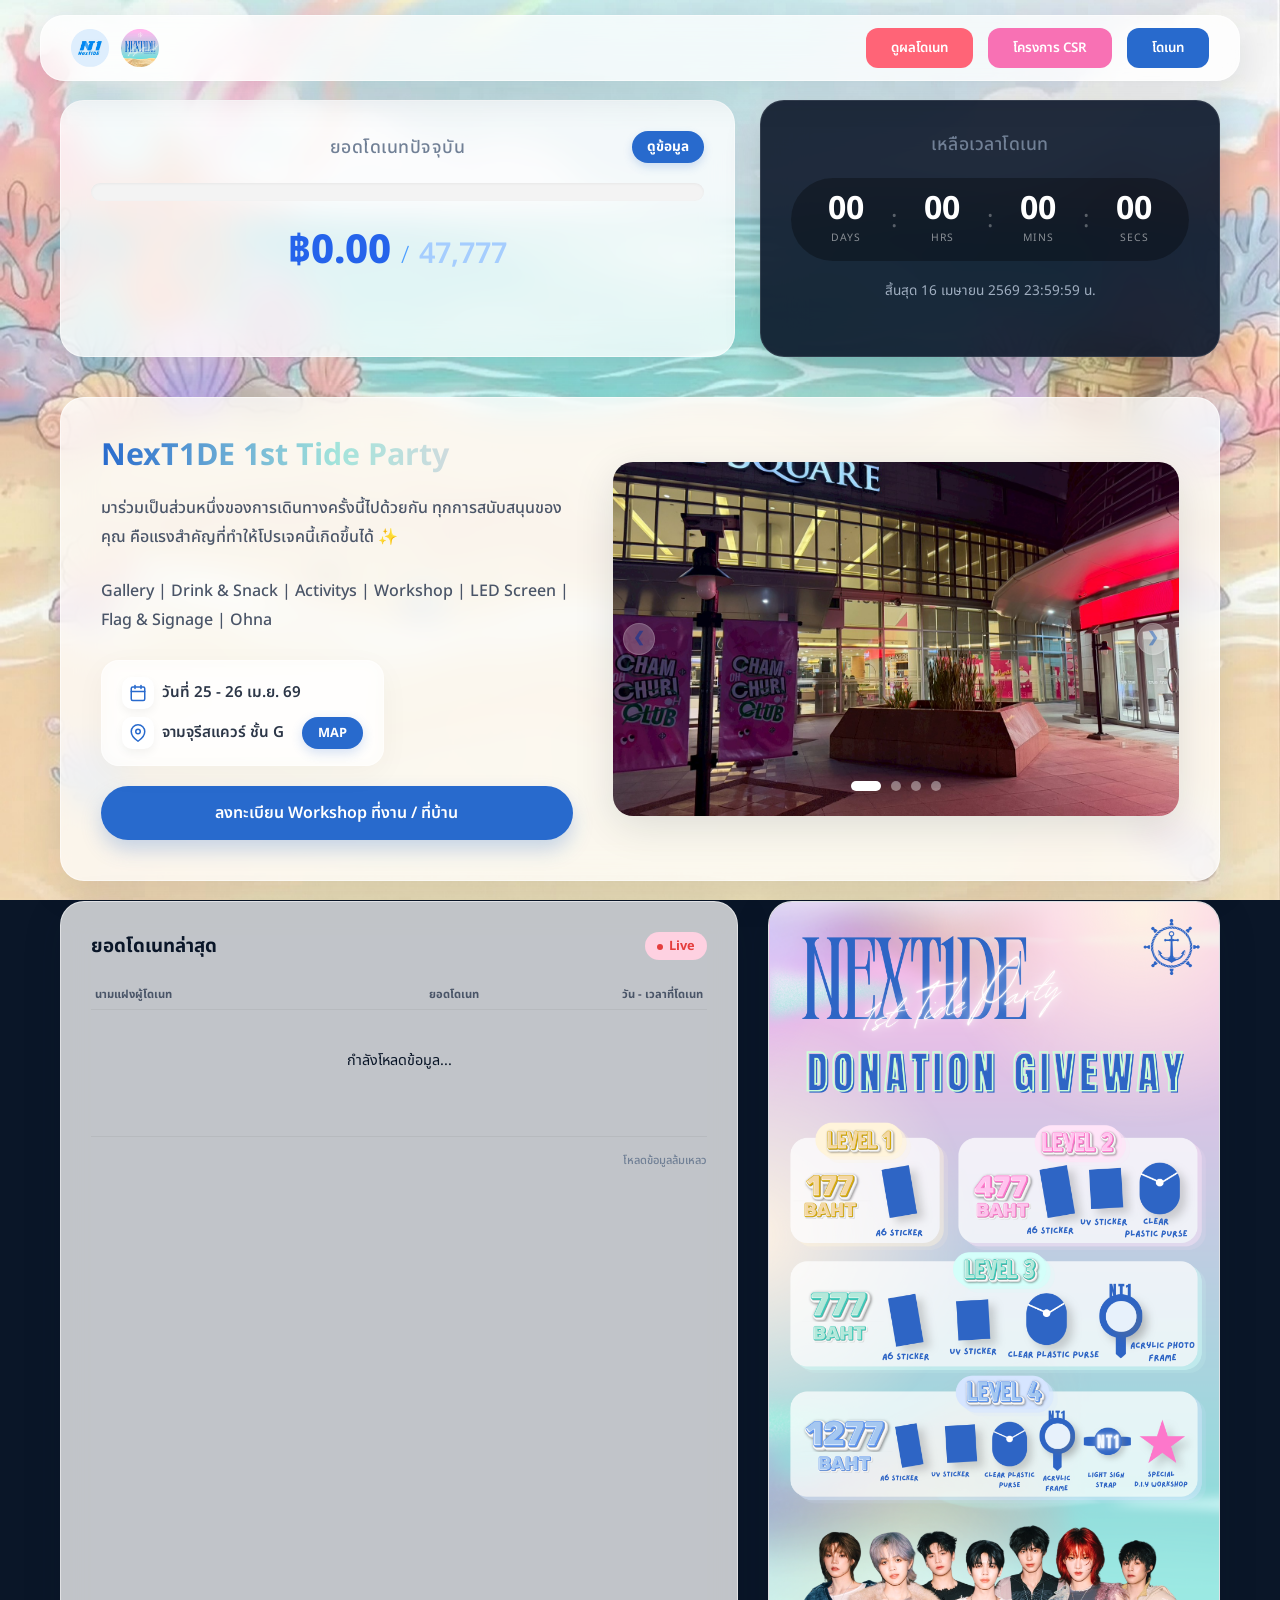
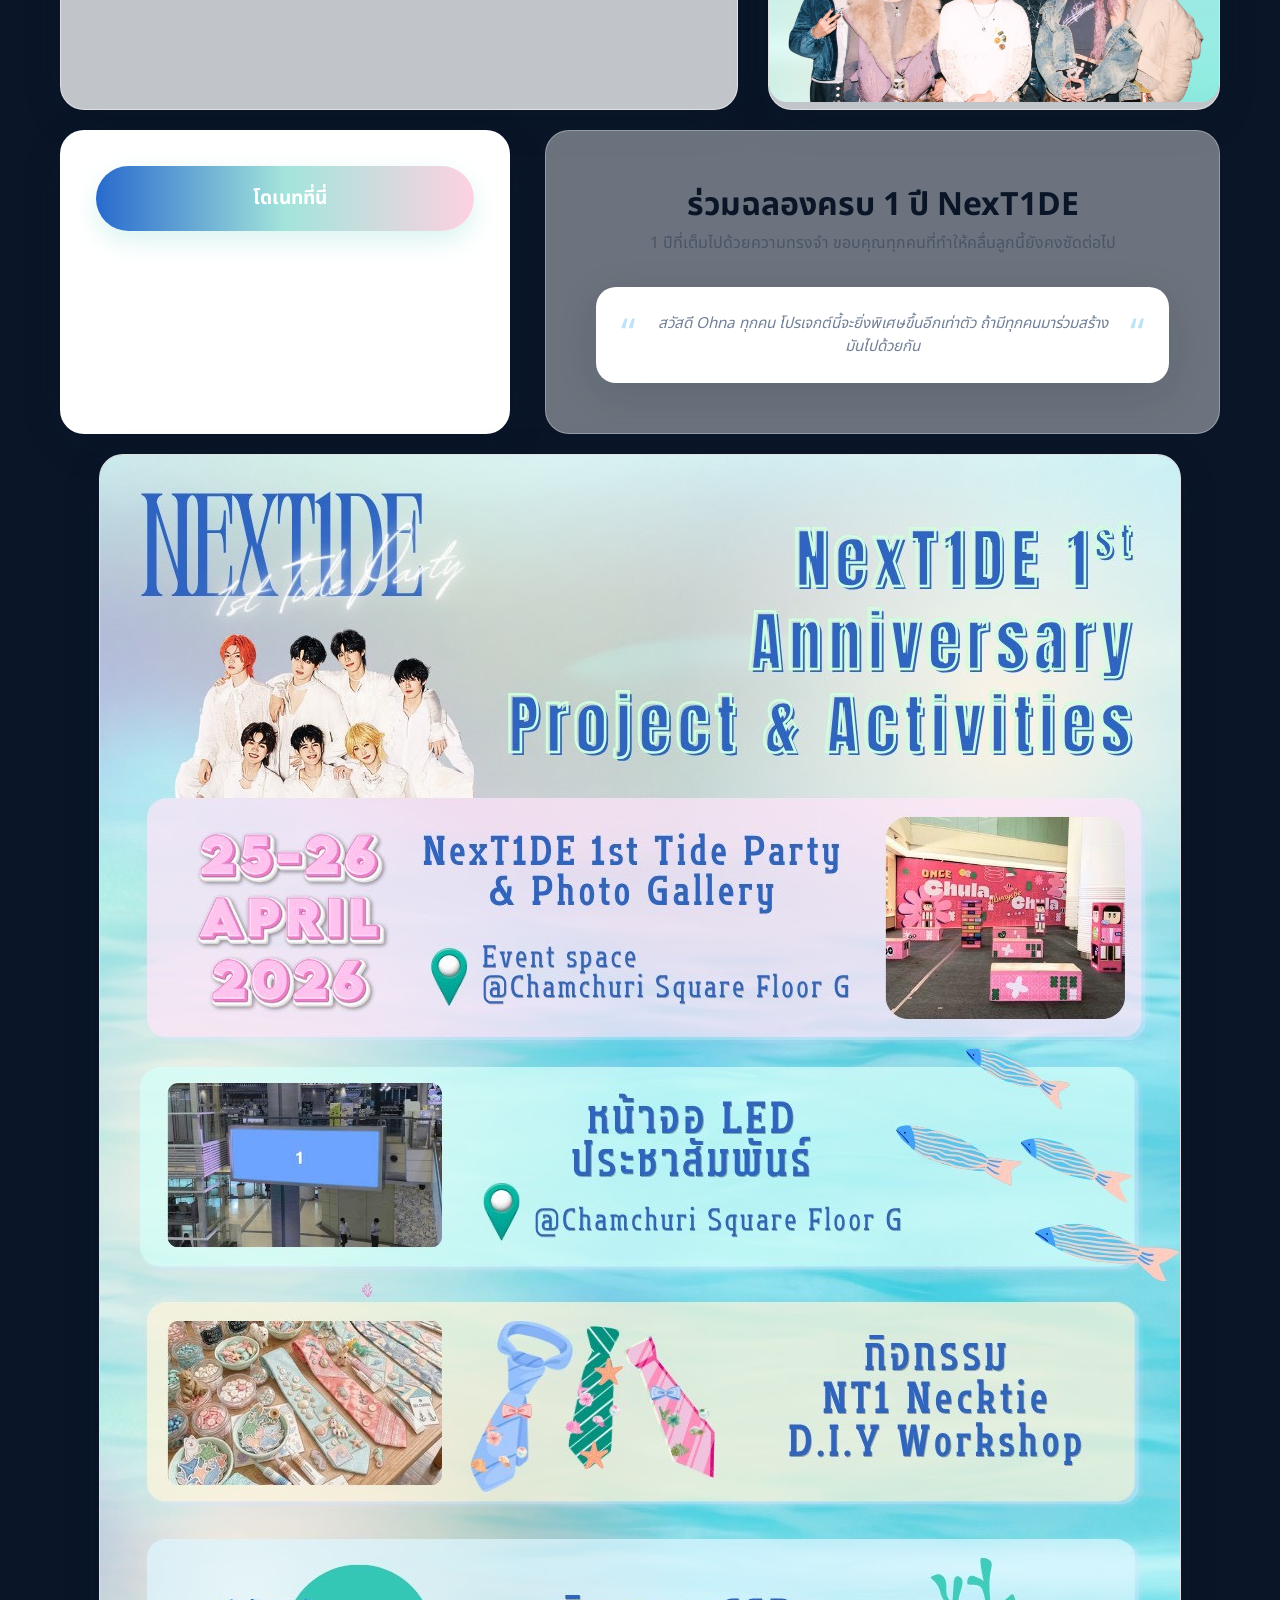
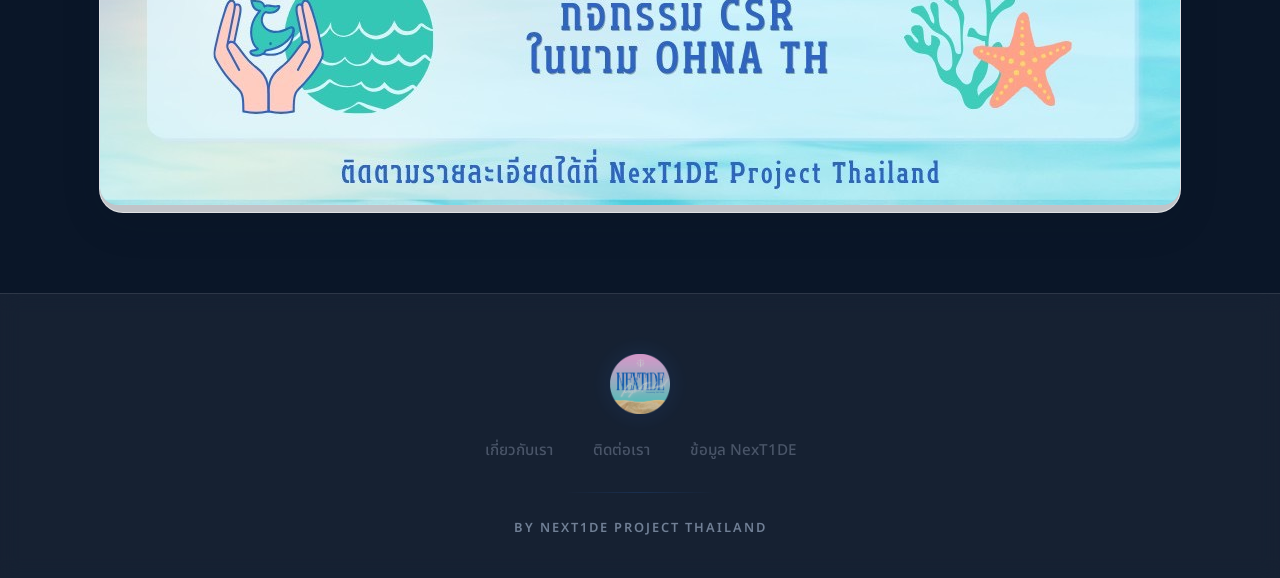
==== commit 7092d7ec: "change image donate_giftaway" ====
--- a/index.html
+++ b/index.html
@@ -227,7 +227,7 @@
             </div>
 
             <div class="poster-card glass">
-                <img src="images/donate_giftaway.jpg" alt="Donation Giveaway" id="giveaway-poster" class="zoomable"
+                <img src="images/donate_giftaway.png" alt="Donation Giveaway" id="giveaway-poster" class="zoomable"
                     loading="lazy">
             </div>
         </section>
@@ -284,26 +284,41 @@
 
     <!-- Coming Soon Modal -->
     <div id="coming-soon-modal" class="modal"
-        style="display:none; position: fixed; top: 0; left: 0; width: 100%; height: 100%; background: rgba(10, 22, 40, 0.85); backdrop-filter: blur(8px); z-index: 20000; align-items: center; justify-content: center; opacity: 0; transition: opacity 0.3s ease;">
-        <div style="background: white; border-radius: 32px; padding: 40px 30px; text-align: center; max-width: 360px; width: 90%; box-shadow: 0 20px 60px rgba(0,0,0,0.3); transform: scale(0.9); transition: transform 0.3s ease; position: relative;"
+        style="display:none; position: fixed; top: 0; left: 0; width: 100%; height: 100%; background: rgba(10, 22, 40, 0.9); backdrop-filter: blur(12px); z-index: 20000; align-items: center; justify-content: center; opacity: 0; transition: opacity 0.4s cubic-bezier(0.16, 1, 0.3, 1);">
+        <div style="background: white; border-radius: 32px; padding: 45px 30px 40px; text-align: center; max-width: 400px; width: 92%; box-shadow: 0 25px 80px rgba(0,0,0,0.4); transform: translateY(30px) scale(0.95); transition: all 0.5s cubic-bezier(0.16, 1, 0.3, 1); position: relative; border: 1px solid rgba(255,255,255,0.2);"
             id="coming-soon-card">
             <button onclick="closeComingSoon()"
-                style="position: absolute; top: 15px; right: 20px; background: none; border: none; font-size: 28px; color: #A0AEC0; cursor: pointer; padding: 0; line-height: 1;">&times;</button>
-            <div
-                style="width: 80px; height: 80px; background: linear-gradient(135deg, #FFD166 0%, #FF9F1C 100%); margin: 0 auto 20px; border-radius: 50%; display: flex; align-items: center; justify-content: center; box-shadow: 0 10px 20px rgba(255, 159, 28, 0.3);">
-                <svg width="40" height="40" viewBox="0 0 24 24" fill="none" stroke="white" stroke-width="2.5"
-                    stroke-linecap="round" stroke-linejoin="round">
-                    <circle cx="12" cy="12" r="10"></circle>
-                    <polyline points="12 6 12 12 16 14"></polyline>
-                </svg>
-            </div>
-            <h2 id="cs-title" style="font-size: 1.5rem; color: #1A202C; font-weight: 800; margin-bottom: 10px;">Coming
-                Soon!</h2>
+                style="position: absolute; top: 20px; right: 25px; background: none; border: none; font-size: 32px; color: #CBD5E0; cursor: pointer; padding: 0; line-height: 1; transition: color 0.2s;"
+                onmouseover="this.style.color='#718096'" onmouseout="this.style.color='#CBD5E0'">&times;</button>
+
+            <div id="cs-icon-container"
+                style="width: 90px; height: 90px; background: linear-gradient(135deg, #FF9966 0%, #FF5E62 100%); margin: 0 auto 25px; border-radius: 28px; display: flex; align-items: center; justify-content: center; box-shadow: 0 15px 30px rgba(255, 94, 98, 0.3); transform: rotate(-5deg);">
+                <span id="cs-icon" style="font-size: 45px;">🎁</span>
+            </div>
+
+            <h2 id="cs-title"
+                style="font-size: 1.6rem; color: #1A202C; font-weight: 800; margin-bottom: 12px; letter-spacing: -0.02em;">
+                Workshop Update</h2>
+
             <p id="cs-desc"
-                style="color: #4A5568; font-size: 0.95rem; font-weight: 600; line-height: 1.5; margin-bottom: 25px;">
-                อดใจรออีกนิด เร็วๆ นี้แน่นอน!</p>
+                style="color: #4A5568; font-size: 1rem; font-weight: 700; line-height: 1.6; margin-bottom: 25px; padding: 0 5px;">
+                Workshop ของเราใกล้พร้อมแล้วค่ะ! อดใจรอกันอีกนิดนะ</p>
+
+            <div id="cs-note-container"
+                style="display: none; background: #FFF5F7; border: 2px dashed #FF8DA1; border-radius: 20px; padding: 18px; margin-bottom: 30px; position: relative;">
+                <div
+                    style="position: absolute; top: -12px; left: 50%; transform: translateX(-50%); background: #FF8DA1; color: white; padding: 2px 12px; border-radius: 10px; font-size: 0.75rem; font-weight: 800; text-transform: uppercase; letter-spacing: 0.05em;">
+                    หมายเหตุ</div>
+                <p id="cs-note"
+                    style="color: #D53F8C; font-size: 0.9rem; font-weight: 600; line-height: 1.6; margin: 0;">
+                    คุ้มกว่าเดิม! เพียงโดเนทสนับสนุนโปรเจกต์ครบ 1,277 บาท รับสิทธิ์เข้า Workshop ฟรี! ไปเลยค่ะ
+                </p>
+            </div>
+
             <button onclick="closeComingSoon()"
-                style="width: 100%; padding: 14px; border-radius: 16px; border: none; background: linear-gradient(135deg, #286ACD 0%, #A3E4DB 100%); color: white; font-weight: 800; font-size: 1.05rem; cursor: pointer; box-shadow: 0 4px 15px rgba(40, 106, 205, 0.3);">
+                style="width: 100%; padding: 16px; border-radius: 18px; border: none; background: linear-gradient(135deg, #286ACD 0%, #A3E4DB 100%); color: white; font-weight: 800; font-size: 1.1rem; cursor: pointer; box-shadow: 0 8px 25px rgba(40, 106, 205, 0.35); transition: all 0.3s ease; transform: translateY(0);"
+                onmouseover="this.style.transform='translateY(-2px)'; this.style.boxShadow='0 12px 30px rgba(40, 106, 205, 0.45)'"
+                onmouseout="this.style.transform='translateY(0)'; this.style.boxShadow='0 8px 25px rgba(40, 106, 205, 0.35)'">
                 เข้าใจแล้ว
             </button>
         </div>
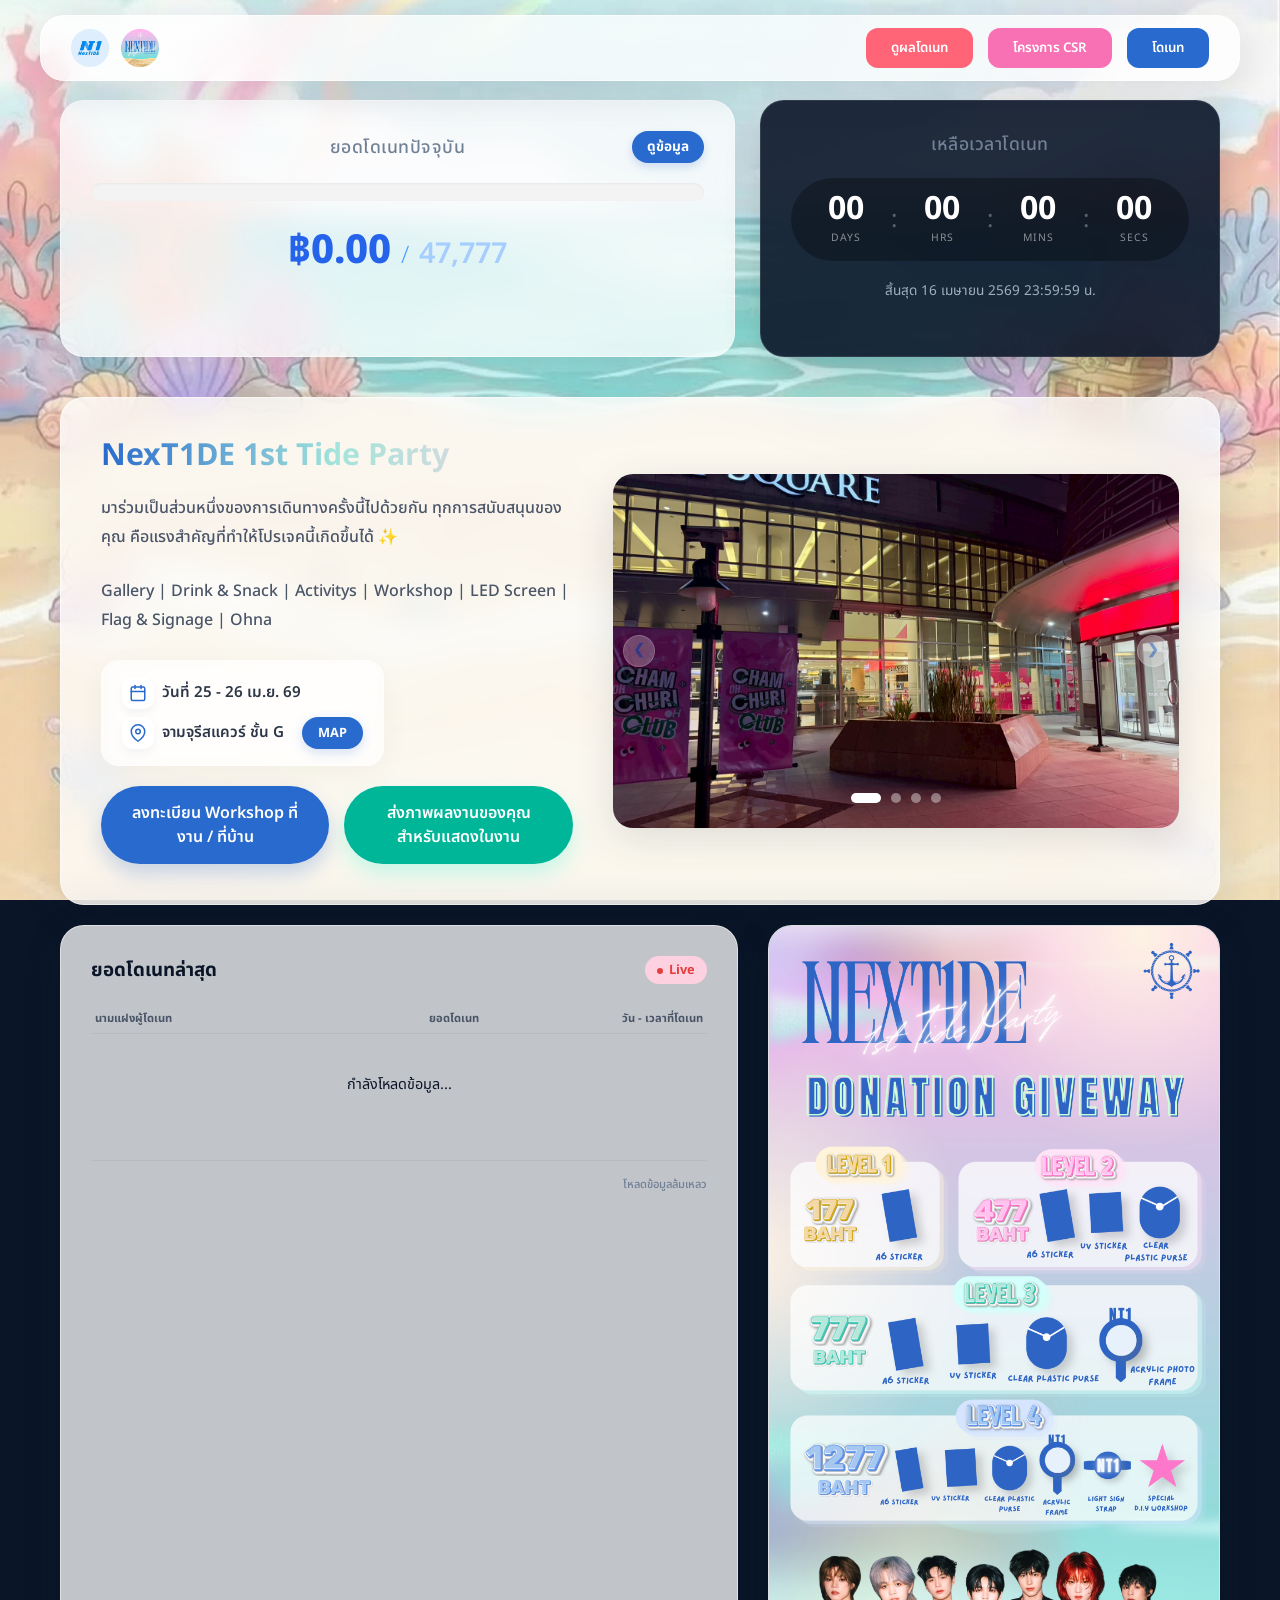
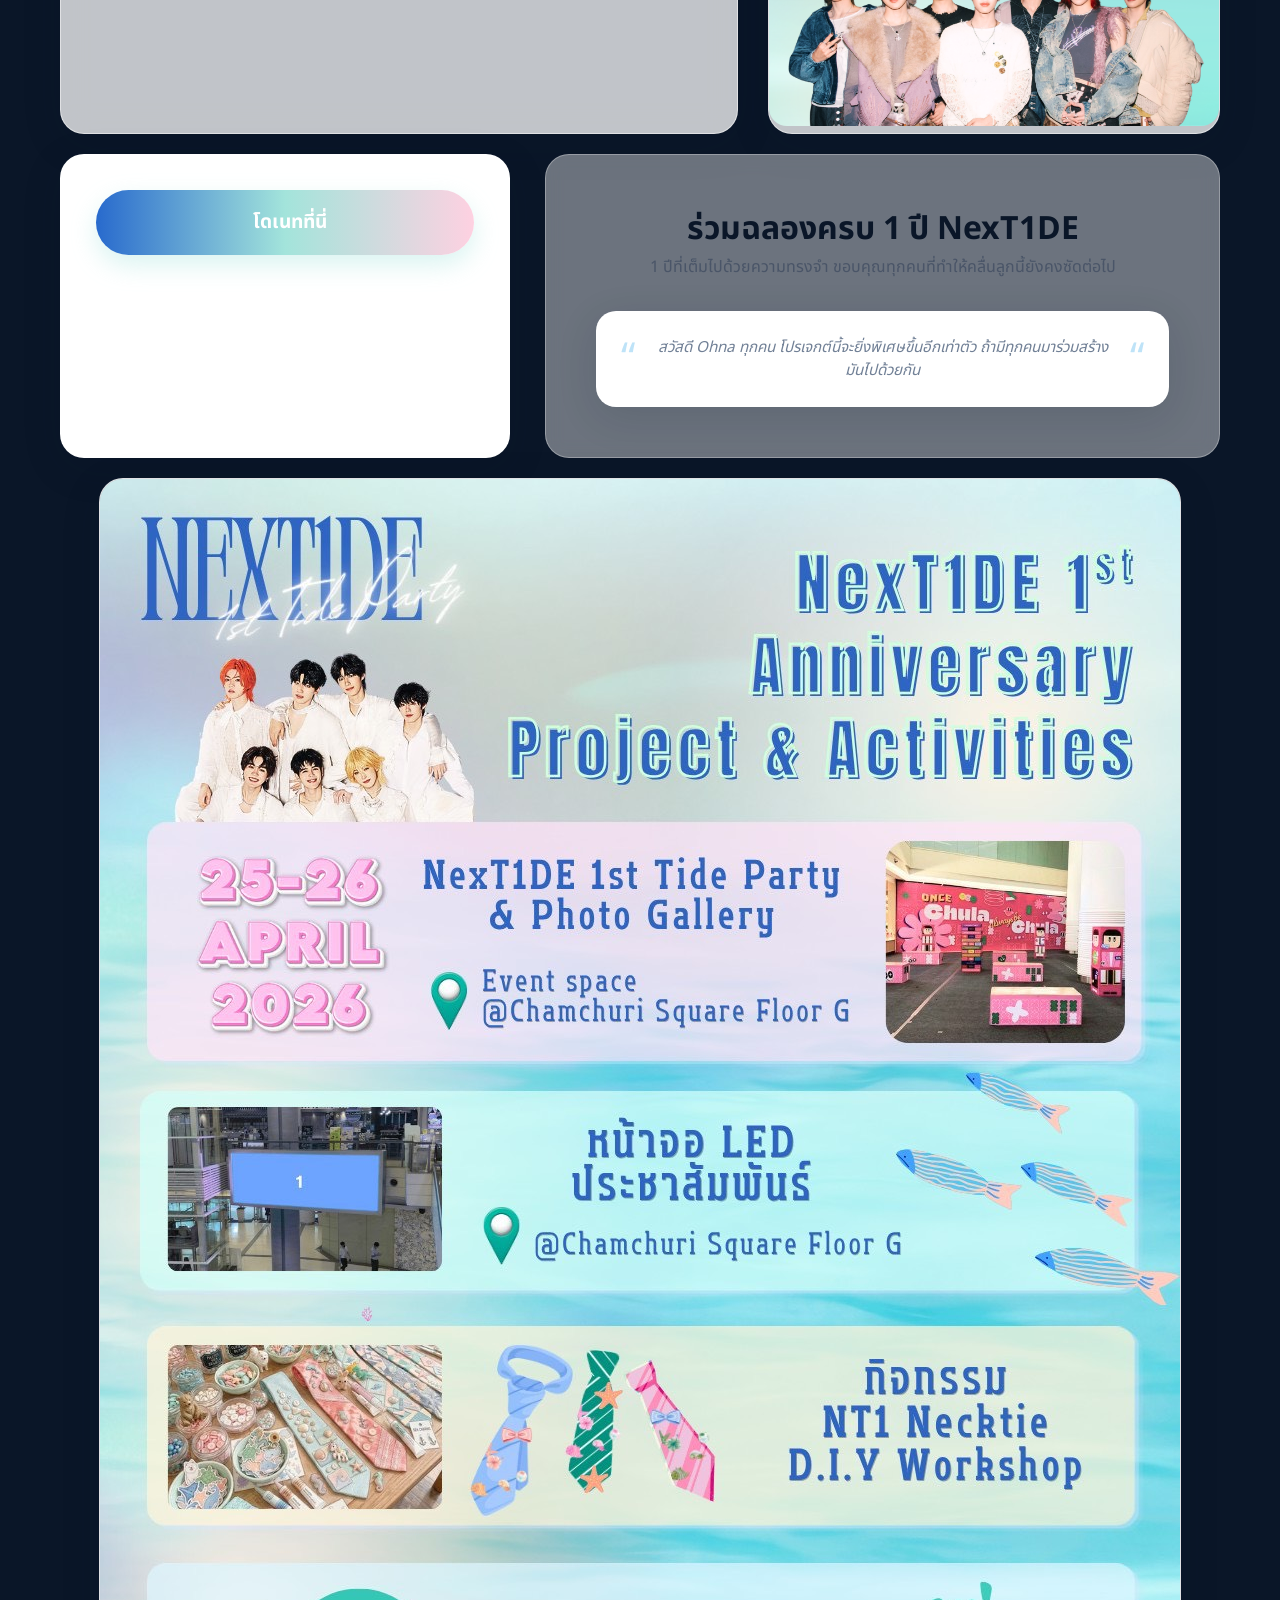
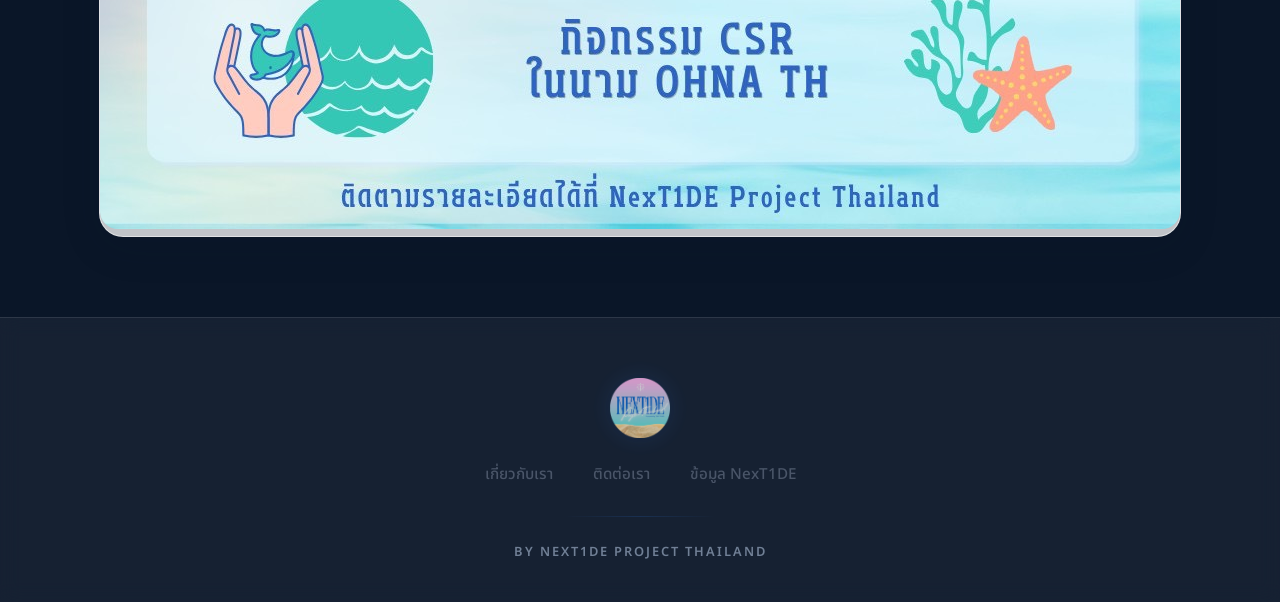
==== commit f125c1ec: "feat: uncomment gallery upload link in index page and update gallery upload page structure" ====
--- a/index.html
+++ b/index.html
@@ -189,6 +189,9 @@
                     <div class="hero-action-buttons">
                         <a href="workshop.html" class="btn-hero btn-hero-secondary">ลงทะเบียน Workshop ที่งาน /
                             ที่บ้าน</a>
+
+                        <a href="gallery-upload.html" class="btn-hero btn-hero-secondary2">ส่งภาพผลงานของคุณ
+                            สำหรับแสดงในงาน</a>
                     </div>
                 </div>
             </div>
--- a/style.css
+++ b/style.css
@@ -1,7 +1,17 @@
+/* --- Custom Fonts --- */
+@font-face {
+    font-family: 'CS Prajad';
+    src: url('fonts/CSPraJad-bold%20v2.otf') format('opentype');
+    font-weight: bold;
+    font-style: normal;
+    font-display: swap;
+}
+
 :root {
     --deep-navy: #0A1628;
     --mariner-blue: #286ACD;
     --water-leaf-mint: #A3E4DB;
+    --water-green: #00b698;
     --light-pink: #FED1E1;
     --dark-pink: #F871B4;
     --white: #FFFFFF;
@@ -299,6 +309,12 @@
     box-shadow: 0 10px 20px rgba(40, 106, 205, 0.25);
 }
 
+.btn-hero-secondary2 {
+    background-color: var(--water-green);
+    color: white;
+    box-shadow: 0 10px 20px rgba(45, 243, 217, 0.25);
+}
+
 .btn-hero-red-peach {
     background-color: var(--red-peach);
     color: white;
@@ -1241,6 +1257,7 @@
         order: 3;
         width: 100%;
         margin-top: 10px;
+        flex-direction: column;
     }
 
     .main-container {
@@ -1507,9 +1524,10 @@
     color: #4A5568 !important;
     padding: 12px 5px !important;
 }
+
 /* Force smallest table headers */
 .table-container table thead tr th {
     font-size: 0.7rem !important;
     line-height: 1.2 !important;
     padding: 8px 4px !important;
-}
+}
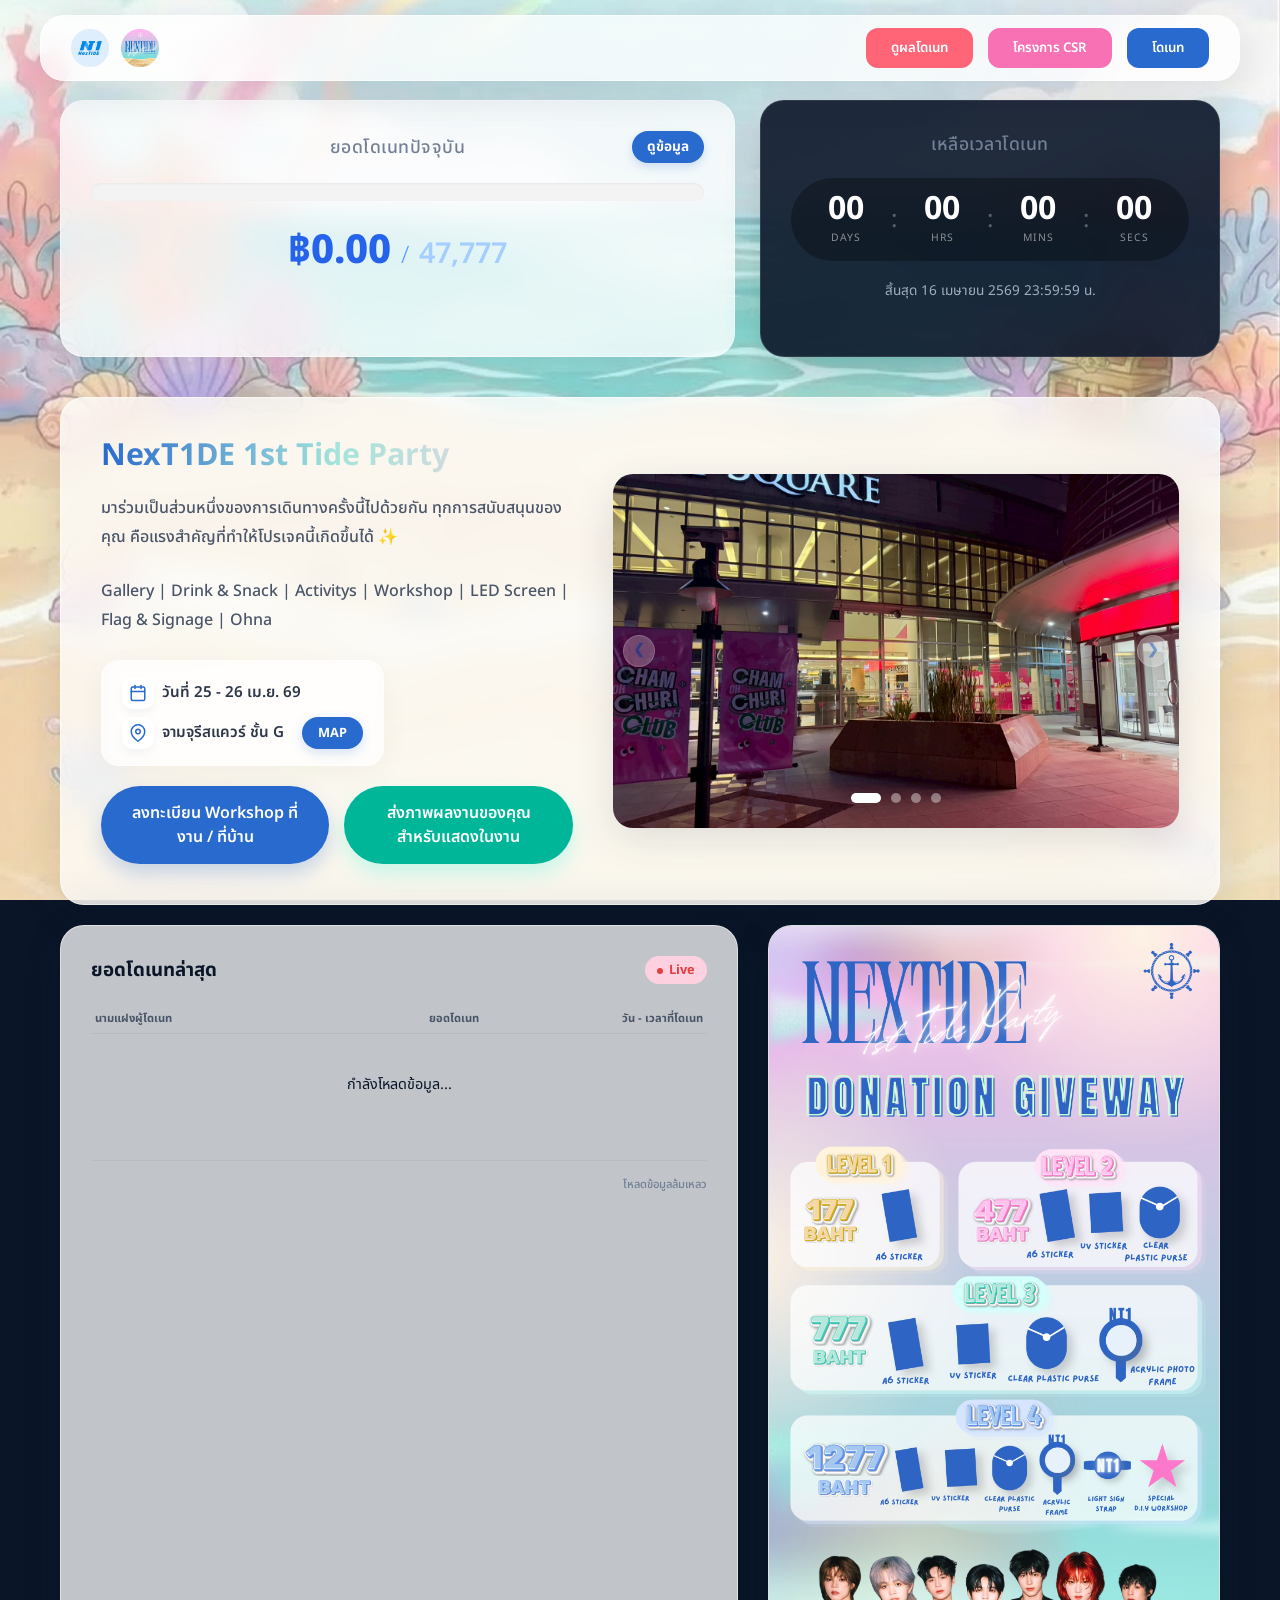
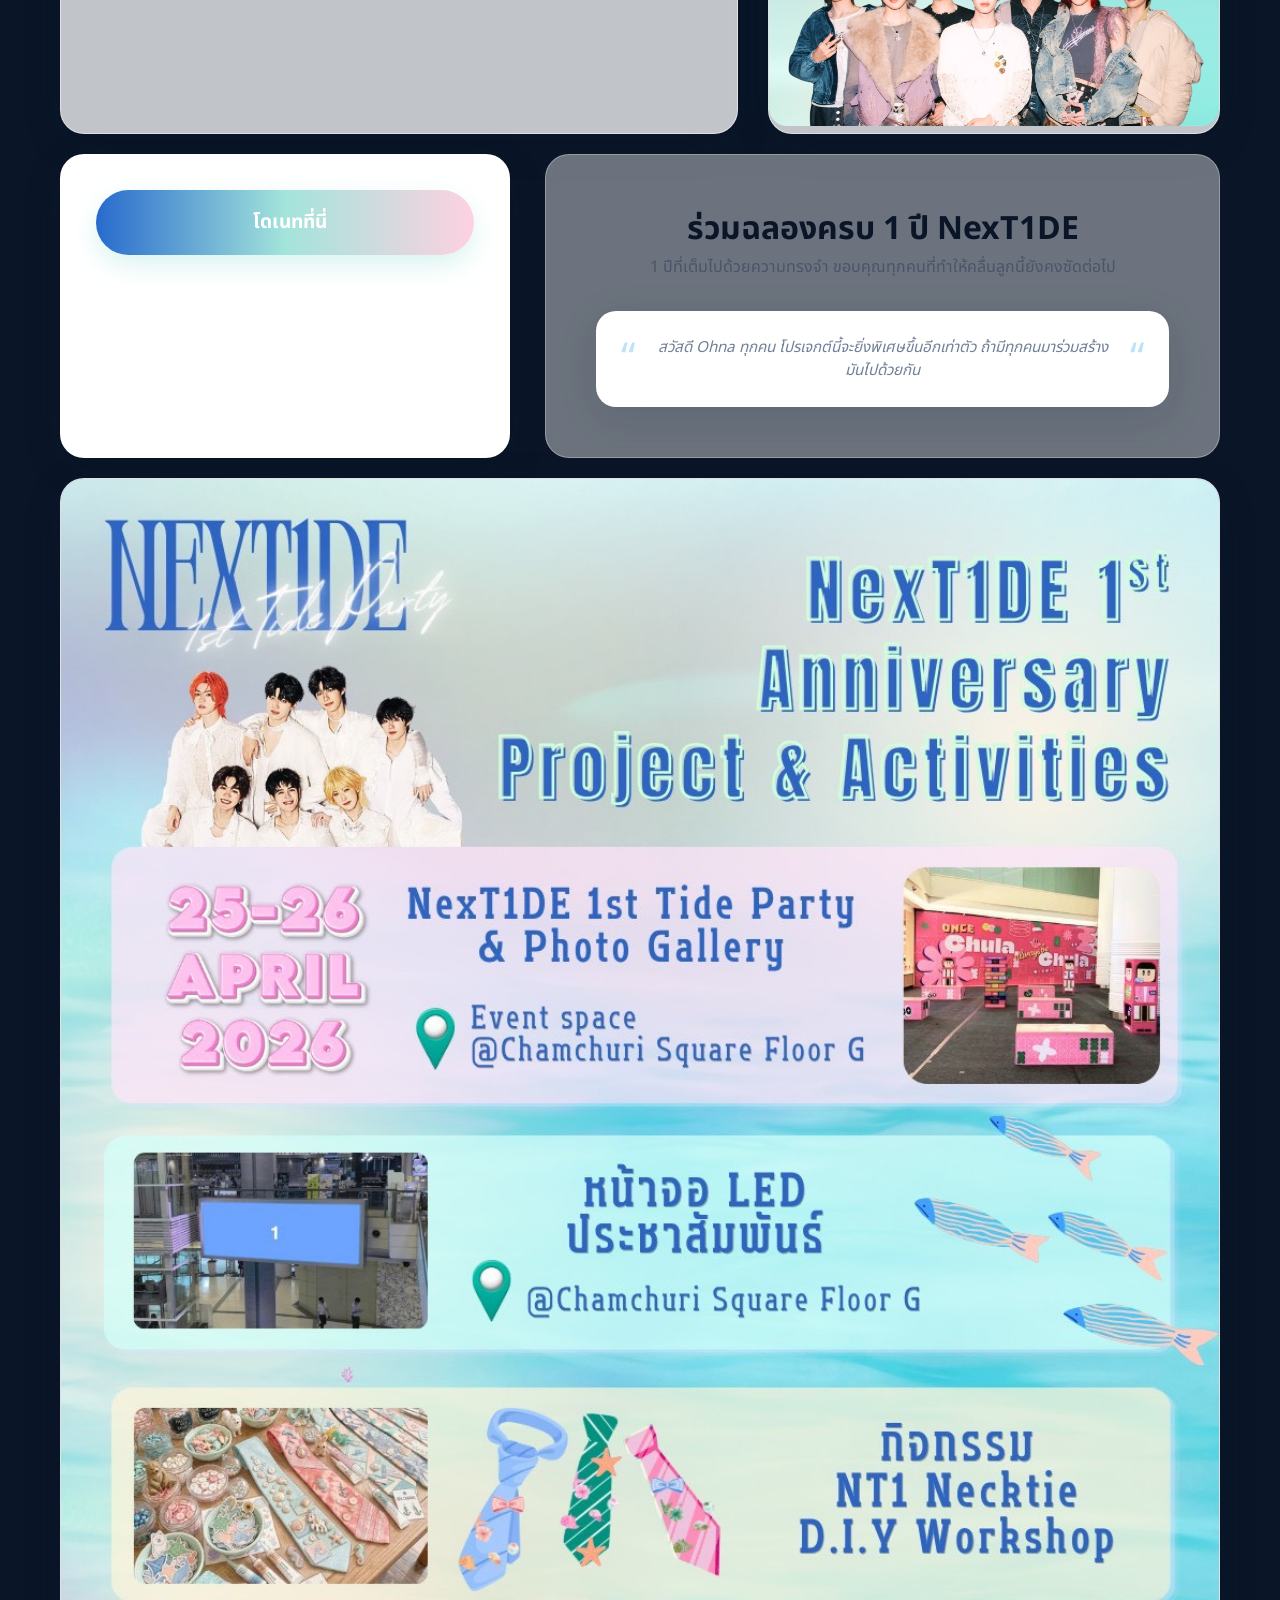
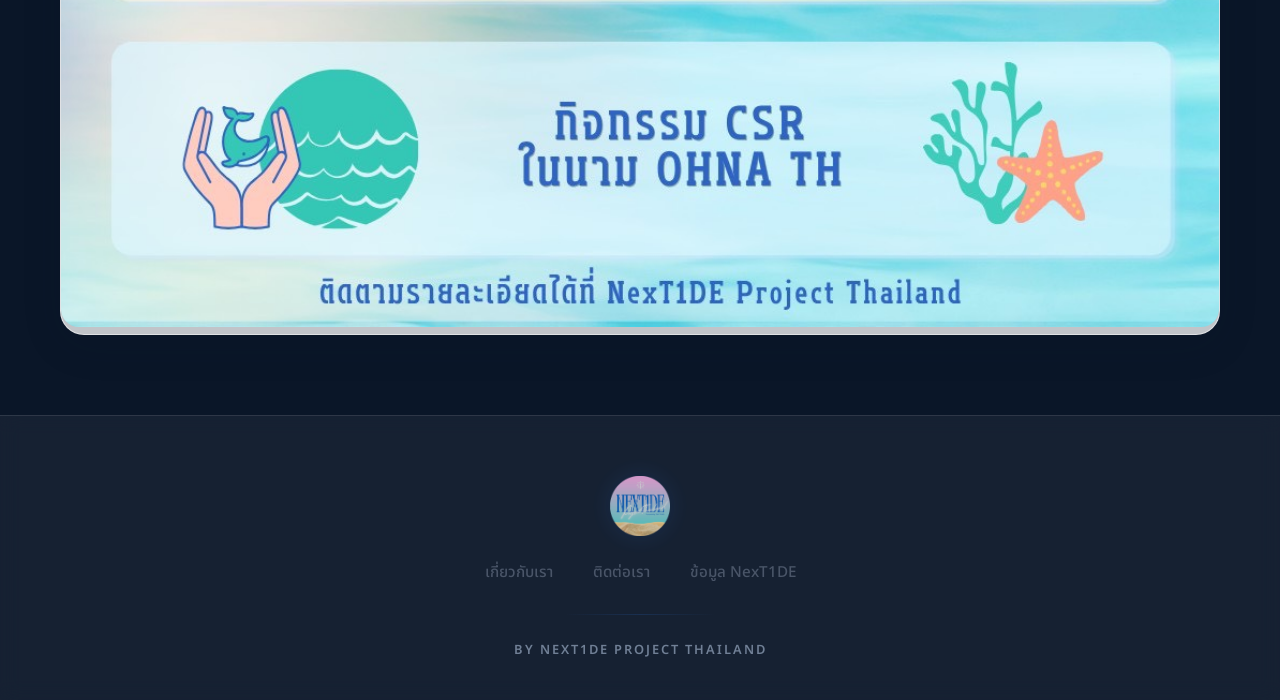
==== commit 61b58b2f: "refactor: standardize mobile layout, normalize card spacing, and update navigation and pagination co" ====
--- a/index.html
+++ b/index.html
@@ -256,10 +256,12 @@
             </div>
         </section>
 
-        <!-- Image All Project Section -->
-        <div class="poster-card glass">
-            <img src="images/next1de1sttideparty.png.jpg" alt="Donation Project" id="project-poster" loading="lazy">
-        </div>
+        <!-- Project Poster Section -->
+        <section class="poster-section">
+            <div class="poster-card glass">
+                <img src="images/next1de1sttideparty.png.jpg" alt="Donation Project" id="project-poster" loading="lazy">
+            </div>
+        </section>
     </main>
 
     <footer class="footer">
--- a/style.css
+++ b/style.css
@@ -1190,6 +1190,20 @@
         margin-top: 100px;
     }
 
+    /* Wrap all major sections and ensure they fill the width consistently */
+    .hero-section,
+    .stats-container-row,
+    .content-row,
+    .donate-row,
+    .quote-marquee-container,
+    .poster-section {
+        width: 100% !important;
+        box-sizing: border-box !important;
+        display: flex;
+        flex-direction: column;
+        align-items: center;
+    }
+
     .hero-grid,
     .stats-row,
     .content-row,
@@ -1237,6 +1251,7 @@
         grid-template-areas: none;
         gap: 30px;
         text-align: center;
+        width: 100%;
     }
 
     .hero-text {
@@ -1274,14 +1289,7 @@
         /* Center items */
     }
 
-    .hero-section,
-    .stats-container-row,
-    .content-row,
-    .donate-row {
-        width: 100% !important;
-        box-sizing: border-box !important;
-    }
-
+    /* Normalize ALL inner cards to have the same spacing and width */
     .hero-card,
     .stats-card,
     .latest-donations-card,
@@ -1292,10 +1300,24 @@
         max-width: 100% !important;
         /* Ensure it never exceeds parent */
         margin: 0 0 15px 0 !important;
-        padding: 15px 12px !important;
-        /* Even less padding */
+        padding: 20px 15px !important;
+        /* Balanced padding */
         box-sizing: border-box !important;
         border-radius: 18px !important;
+    }
+
+    /* Standardize Navbar on Mobile */
+    .navbar {
+        width: calc(100% - 30px) !important; /* Match main content width padding */
+        left: 50% !important;
+        transform: translateX(-50%) translateY(10px) !important;
+        border-radius: 20px !important;
+    }
+
+    .navbar.scrolled {
+        width: 100% !important;
+        transform: translateX(-50%) translateY(0) !important;
+        border-radius: 0 !important;
     }
 
     .hero-text .event-info-container {
@@ -1306,6 +1328,26 @@
         flex-direction: column;
         gap: 20px;
         align-items: center;
+    }
+
+    /* Table Footer & Pagination Fix */
+    .table-footer {
+        display: flex !important;
+        flex-direction: column !important;
+        align-items: center !important;
+        gap: 15px !important;
+    }
+
+    .pagination {
+        width: 100% !important;
+        justify-content: center !important;
+        flex-wrap: wrap !important;
+        gap: 8px !important;
+    }
+
+    .total-items {
+        order: -1 !important; /* Show count above pagination on mobile */
+        justify-self: center !important;
     }
 }
 
@@ -1326,7 +1368,8 @@
 
     .btn-pink2,
     .btn-blue2 {
-        width: 300px;
+        width: 100%;
+        max-width: 320px;
         padding: 8px 15px;
         font-size: 0.9rem;
     }
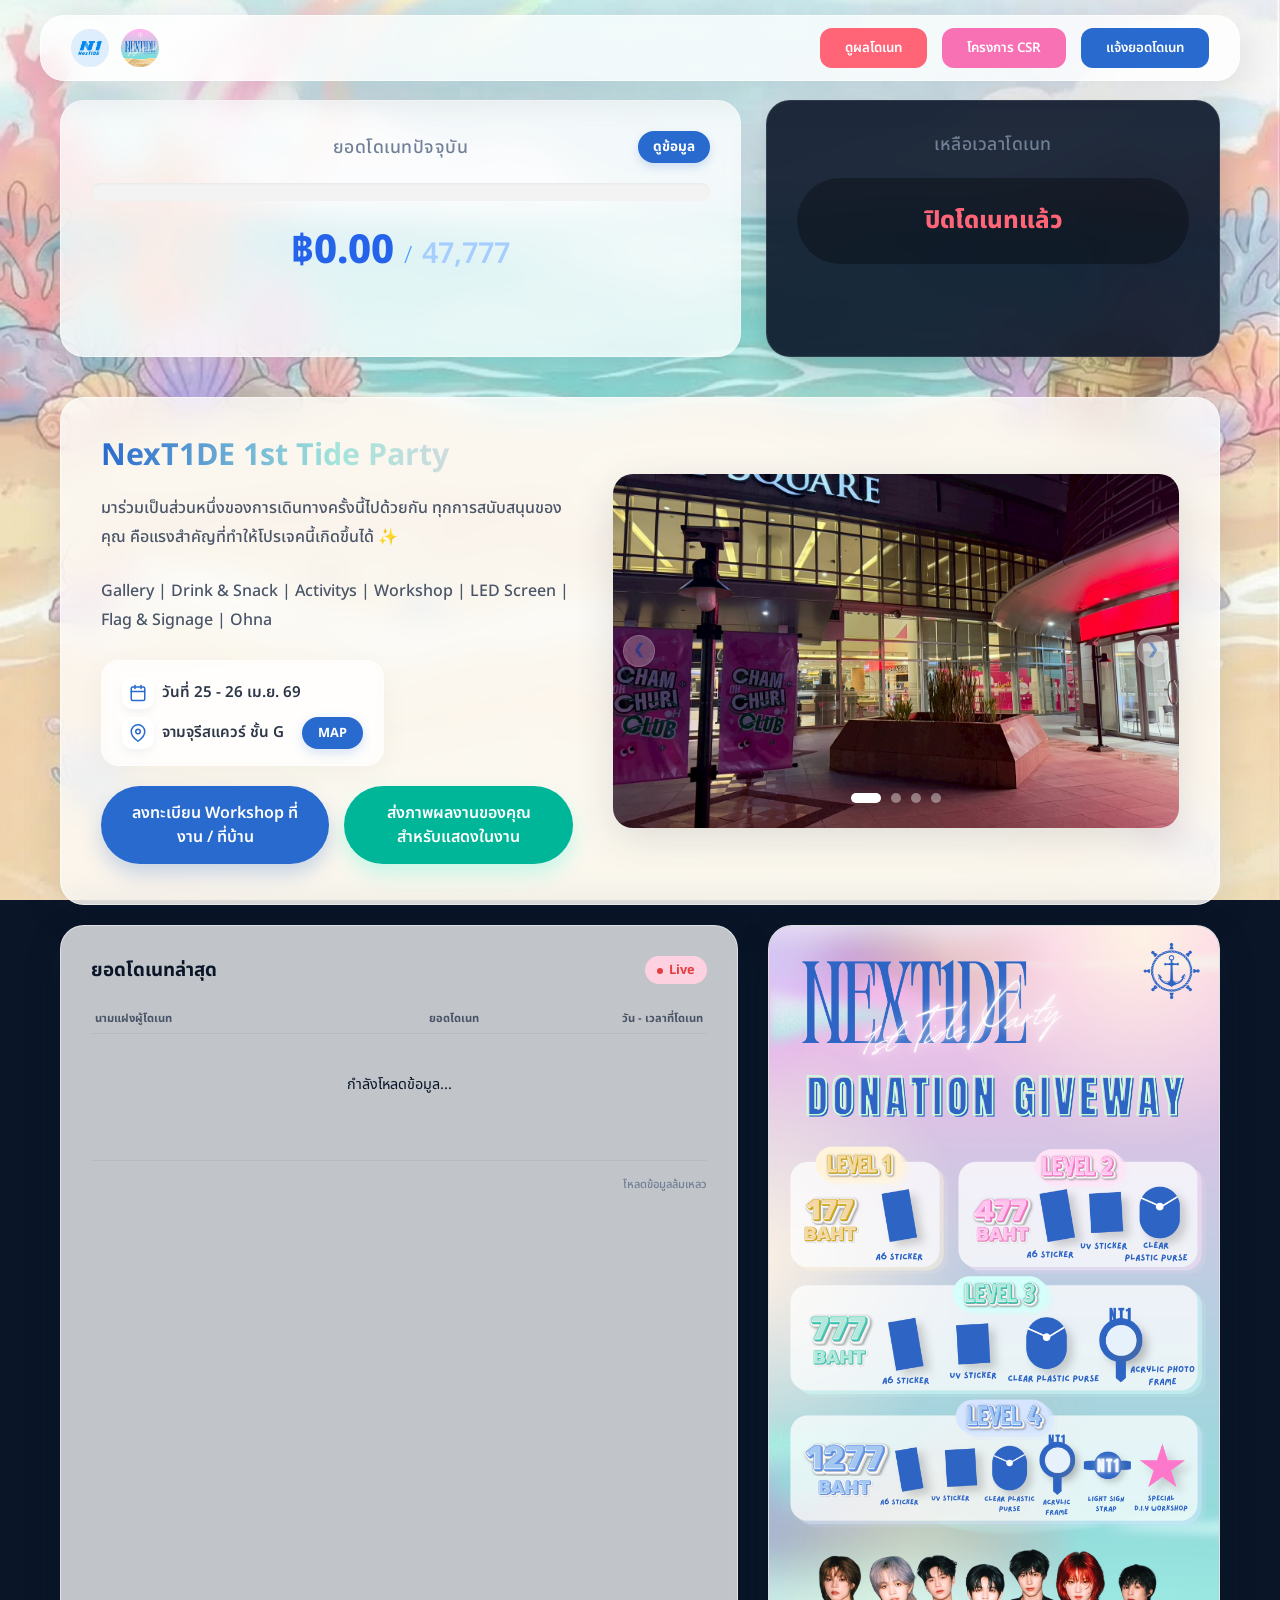
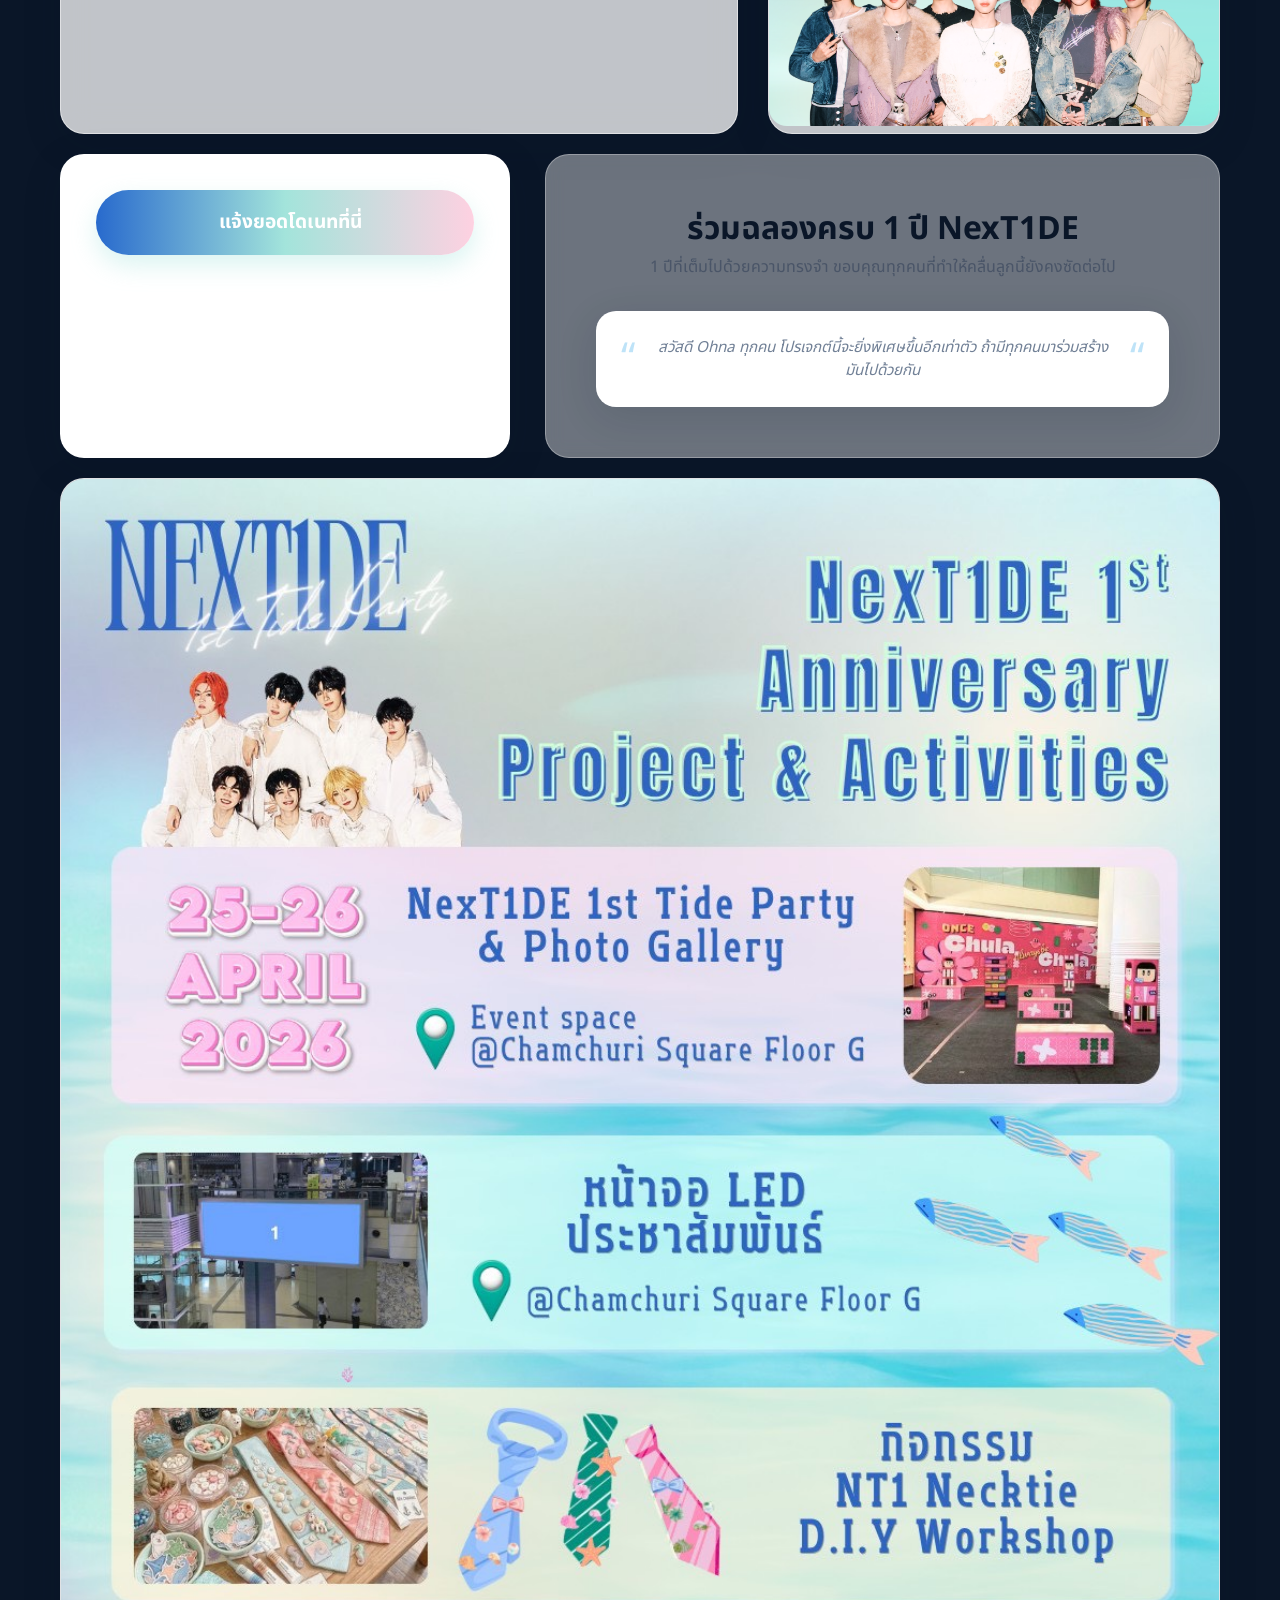
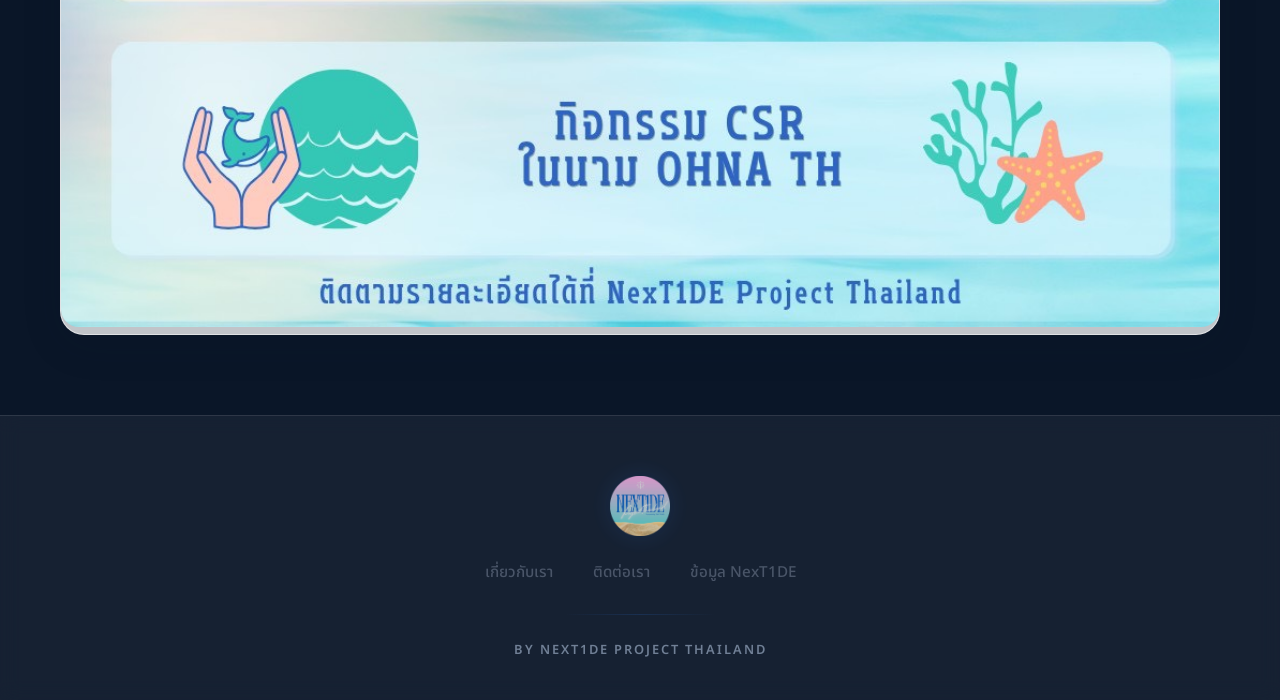
==== commit f18bdeb0: "refactor: update countdown logic, adjust donation UI labels, and remove QR code display sections" ====
--- a/index.html
+++ b/index.html
@@ -31,7 +31,7 @@
                 <button class="btn-red-peach desktop-only"
                     onclick="document.querySelector('#stats-section').scrollIntoView({behavior: 'smooth'})">ดูผลโดเนท</button>
                 <button class="btn-pink">โครงการ CSR</button>
-                <button class="btn-blue">โดเนท</button>
+                <button class="btn-blue">แจ้งยอดโดเนท</button>
             </div>
         </div>
     </nav>
@@ -102,7 +102,7 @@
                                 </div>
                             </div>
                         </div>
-                        <p class="timer-end-text">สิ้นสุด 16 เมษายน 2569 23:59:59 น.</p>
+                        <p id="timer-end-text" class="timer-end-text" style="display: none;">สิ้นสุด 16 เมษายน 2569 23:59:59 น.</p>
                     </div>
                 </div>
             </div>
@@ -239,7 +239,7 @@
         <section id="report-section" class="donate-row">
             <div class="qr-card glass">
                 <a href="donate.html" class="btn-report gradient-btn-3" style="text-decoration: none;">
-                    <span class="icon-report"></span> โดเนทที่นี่
+                    <span class="icon-report"></span> แจ้งยอดโดเนทที่นี่
                 </a>
             </div>
             <div class="celebration-card glass-light">
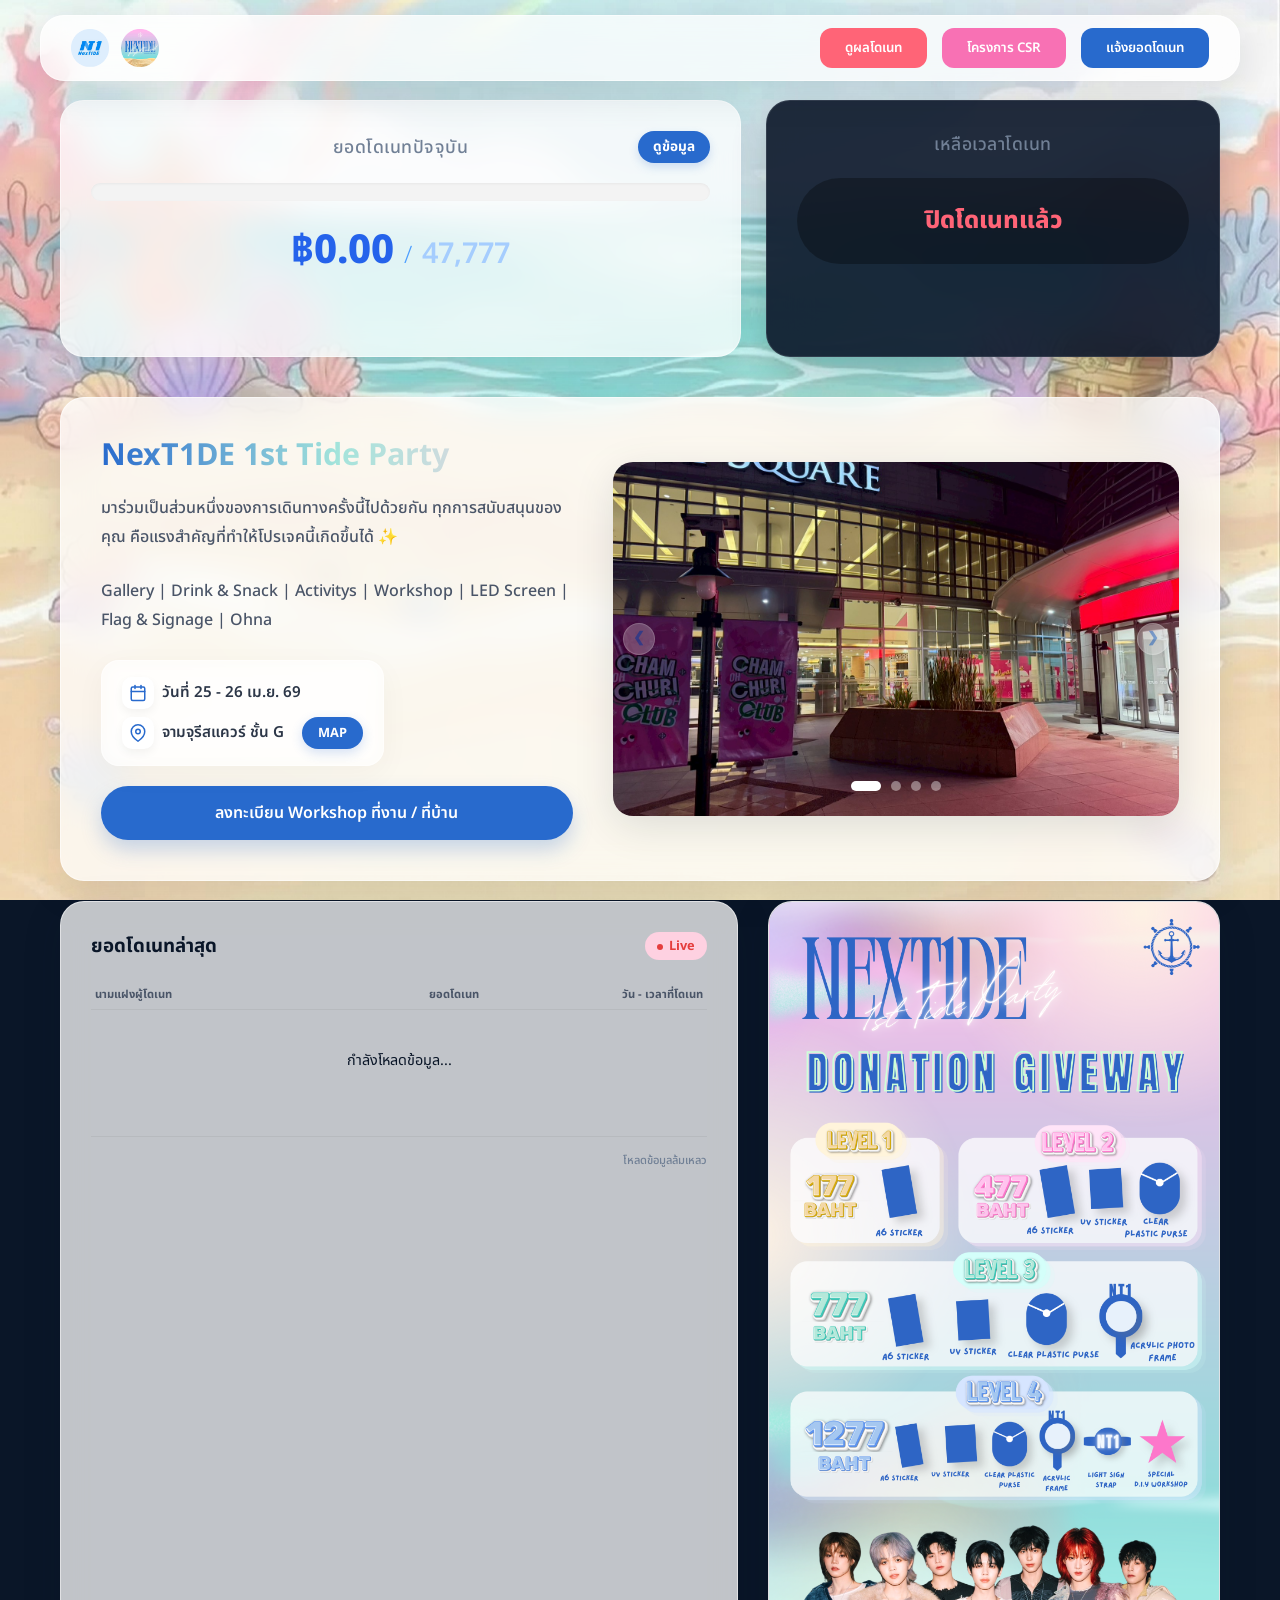
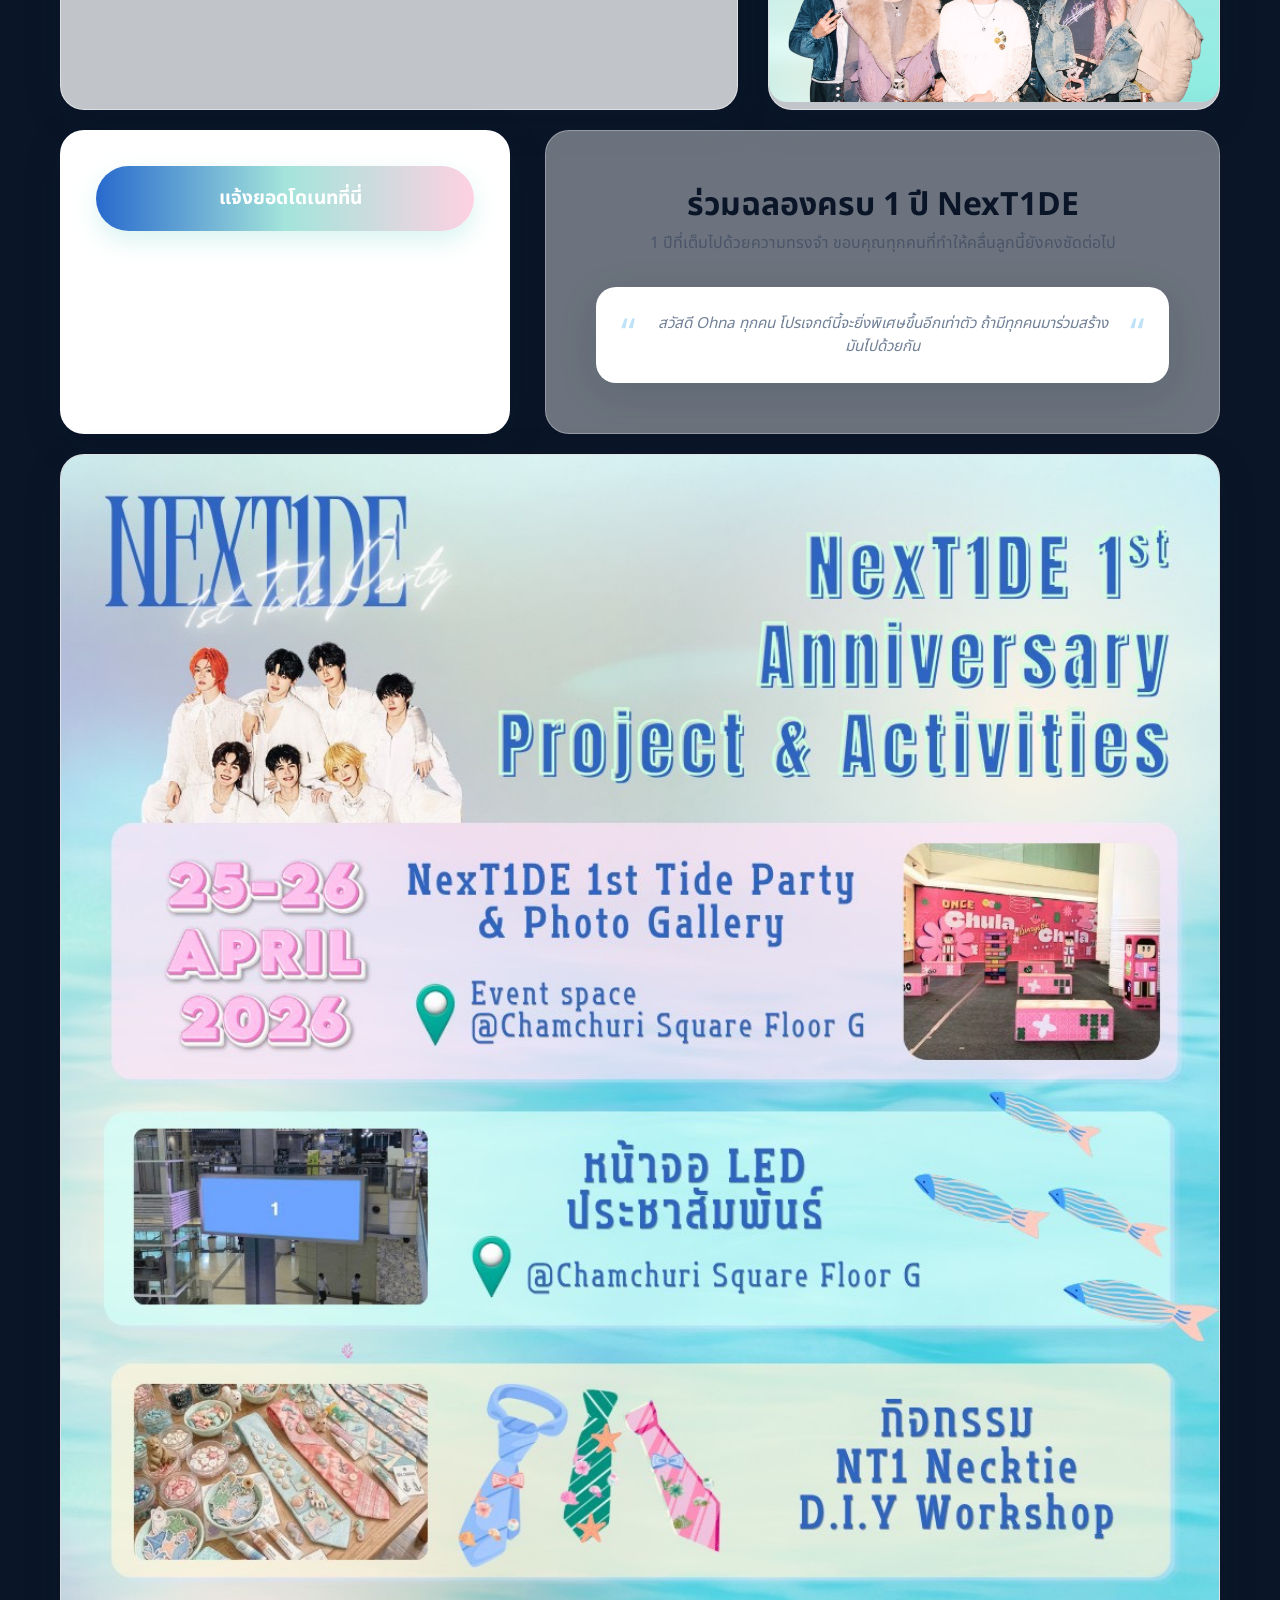
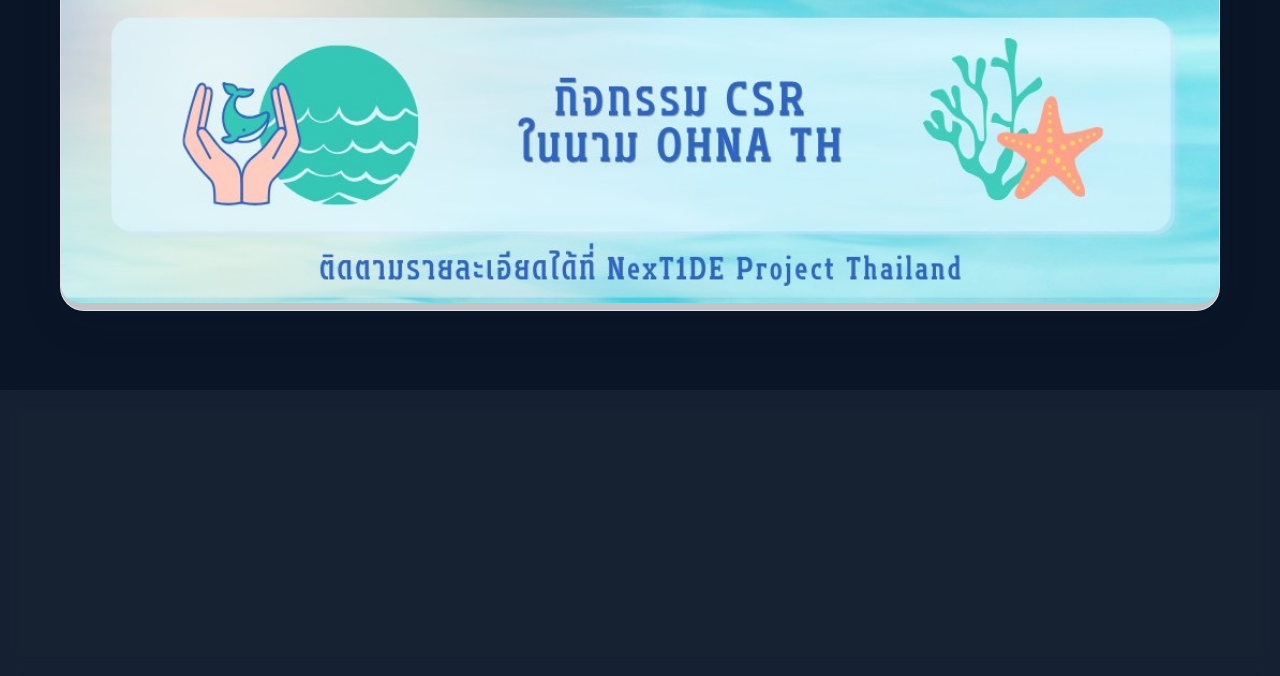
==== commit baa7b68f: "feat: replace active gallery upload form with a closed status page and hide the submission link on t" ====
--- a/index.html
+++ b/index.html
@@ -102,7 +102,8 @@
                                 </div>
                             </div>
                         </div>
-                        <p id="timer-end-text" class="timer-end-text" style="display: none;">สิ้นสุด 16 เมษายน 2569 23:59:59 น.</p>
+                        <p id="timer-end-text" class="timer-end-text" style="display: none;">สิ้นสุด 16 เมษายน 2569
+                            23:59:59 น.</p>
                     </div>
                 </div>
             </div>
@@ -190,8 +191,8 @@
                         <a href="workshop.html" class="btn-hero btn-hero-secondary">ลงทะเบียน Workshop ที่งาน /
                             ที่บ้าน</a>
 
-                        <a href="gallery-upload.html" class="btn-hero btn-hero-secondary2">ส่งภาพผลงานของคุณ
-                            สำหรับแสดงในงาน</a>
+                        <!-- <a href="gallery-upload.html" class="btn-hero btn-hero-secondary2">ส่งภาพผลงานของคุณ
+                            สำหรับแสดงในงาน</a> -->
                     </div>
                 </div>
             </div>
